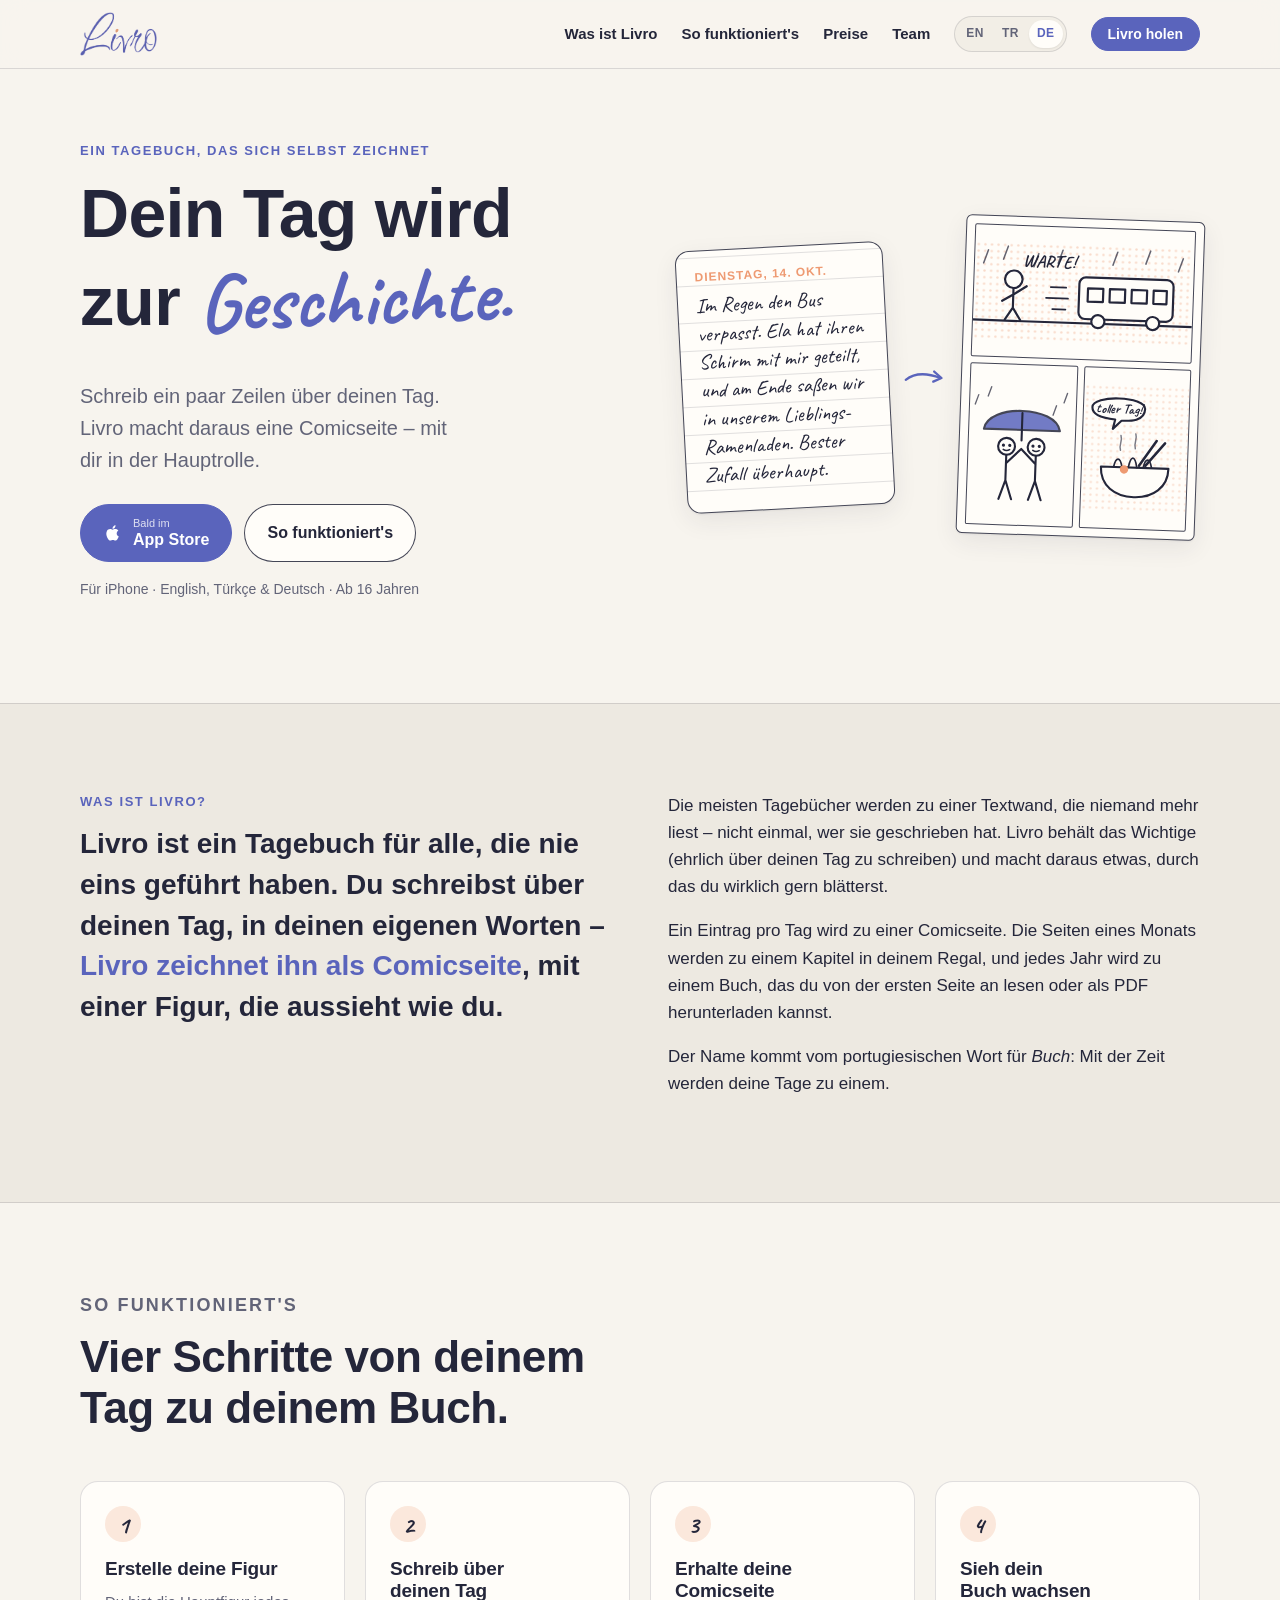
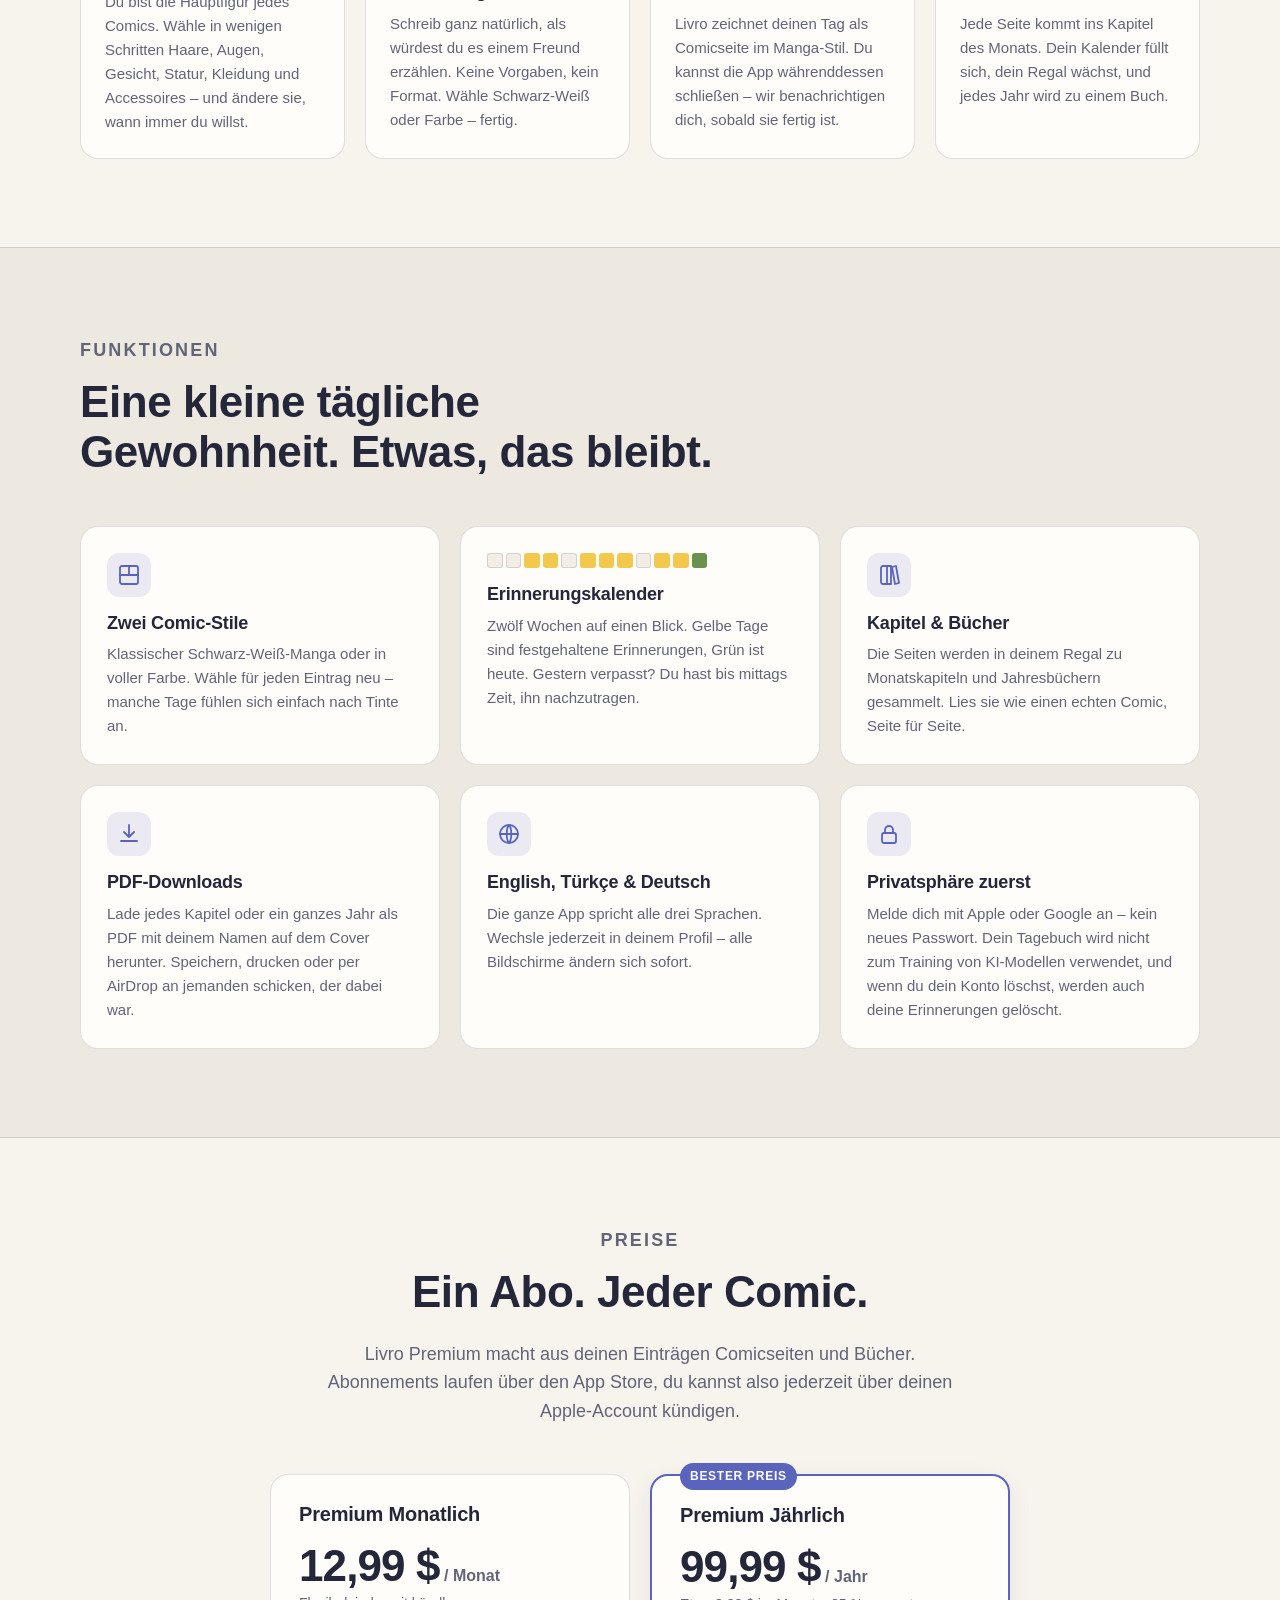
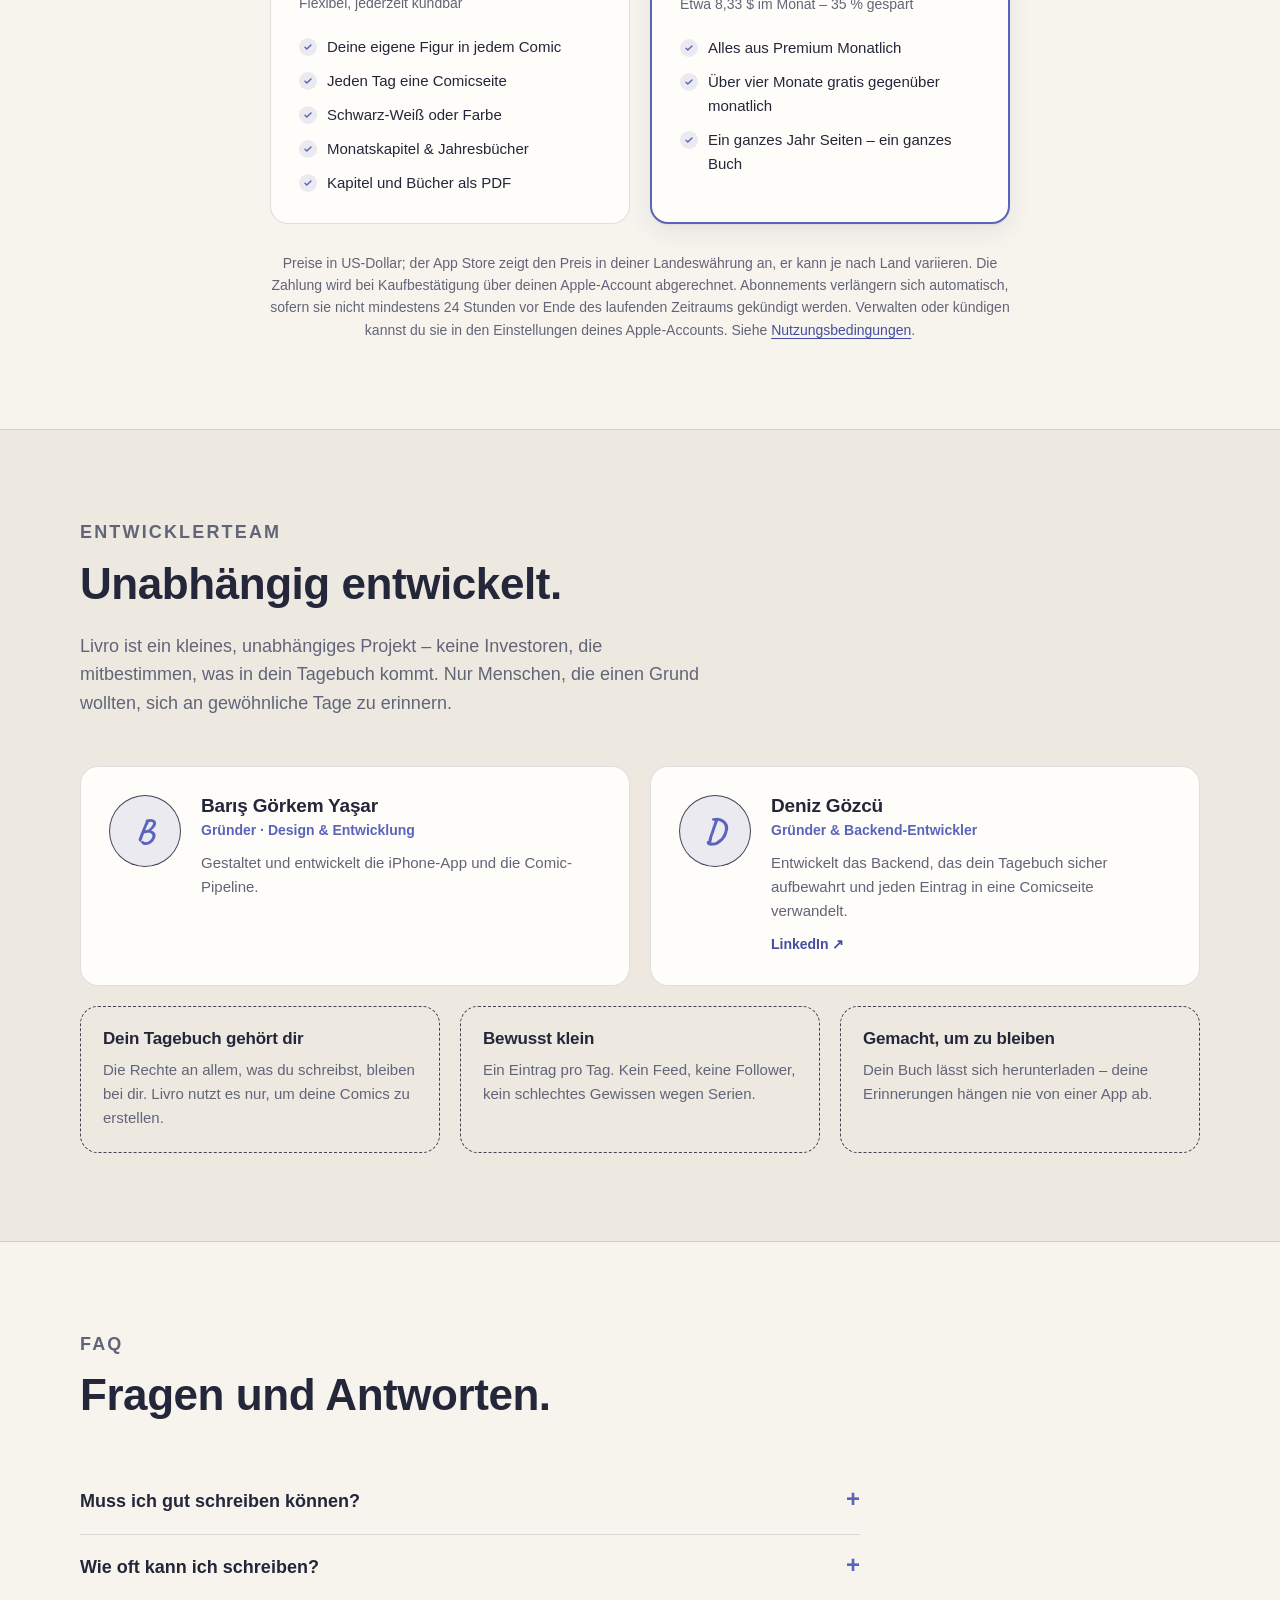
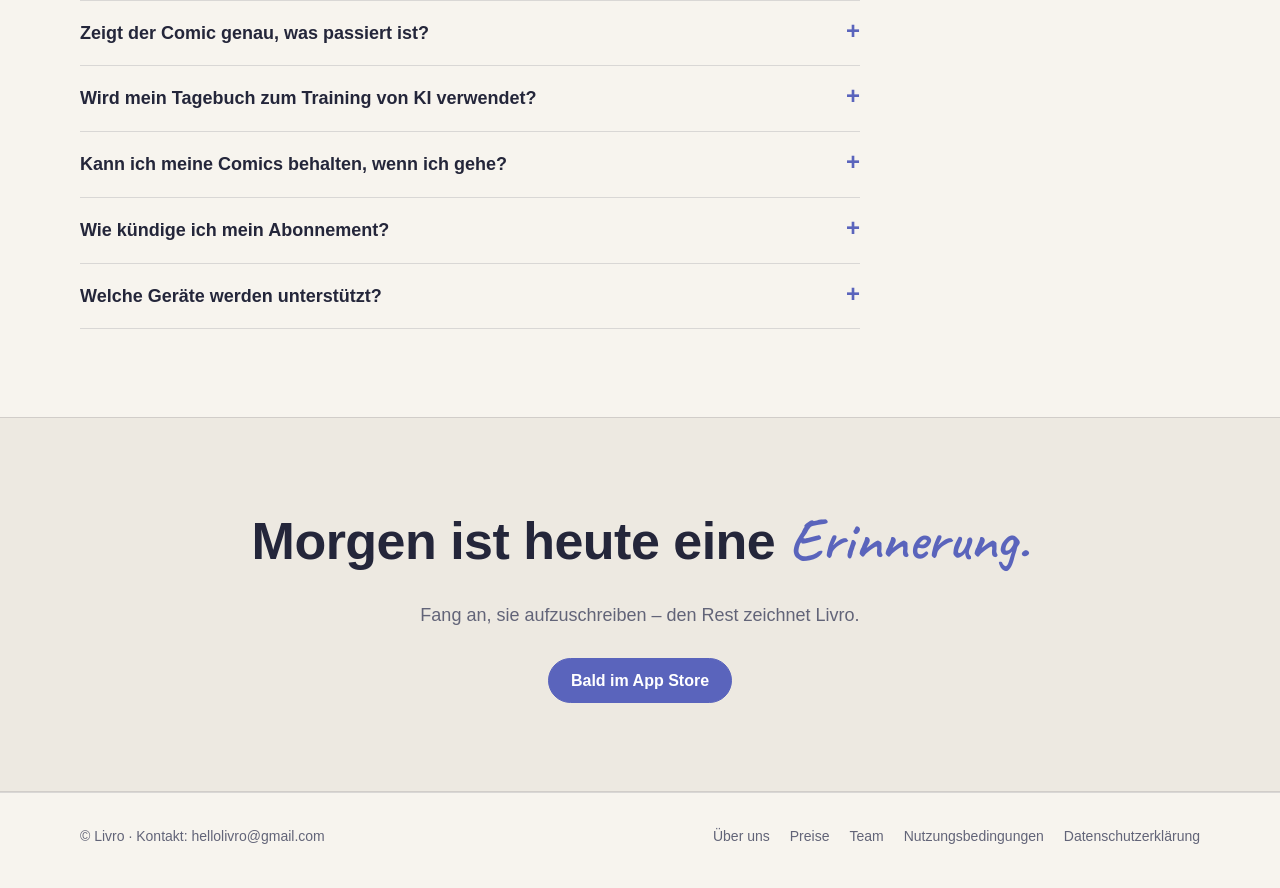
==== de/index.html @ 5ecde65a "V1 website" ====
<!doctype html>
<html lang="de">
<head>
<meta charset="utf-8">
<meta name="viewport" content="width=device-width, initial-scale=1">
<title>Livro — Dein Tag wird zur Geschichte</title>
<meta name="description" content="Livro verwandelt dein Tagebuch in Comicseiten. Schreib über deinen Tag, und Livro zeichnet ihn – mit dir als Hauptfigur. Jeder Monat wird ein Kapitel, jedes Jahr ein Buch.">
<meta property="og:title" content="Livro — Dein Tag wird zur Geschichte">
<meta property="og:description" content="Schreib über deinen Tag. Livro macht daraus eine Comicseite mit dir in der Hauptrolle.">
<meta property="og:image" content="../assets/livro-wordmark.png">
<meta name="theme-color" content="#f7f4ee">
<link rel="alternate" hreflang="en" href="../index.html">
<link rel="alternate" hreflang="tr" href="../tr/index.html">
<link rel="alternate" hreflang="de" href="../de/index.html">
<link rel="alternate" hreflang="x-default" href="../index.html">
<link rel="icon" href="../assets/favicon.svg" type="image/svg+xml">
<link rel="stylesheet" href="../styles.css">

</head>
<body>

<!-- Shared drawing defs: the manga screentone used in the comic panels. -->
<svg width="0" height="0" style="position:absolute" aria-hidden="true">
  <defs>
    <pattern id="tone" width="6" height="6" patternUnits="userSpaceOnUse">
      <circle cx="3" cy="3" r="1.1" fill="var(--apricot)"/>
    </pattern>
  </defs>
</svg>

<header class="site-header">
  <div class="wrap nav">
    <a class="brand" href="#top" aria-label="Livro Startseite"><img src="../assets/livro-wordmark.png" alt="Livro" width="83" height="48"></a>
    <nav aria-label="Hauptmenü">
      <a href="#about">Was ist Livro</a>
      <a href="#how">So funktioniert's</a>
      <a href="#pricing">Preise</a>
      <a href="#team">Team</a>
      <span class="lang-switch" role="group" aria-label="Sprache"><a href="../index.html" hreflang="en" lang="en" title="English" data-lang="en">EN</a><a href="../tr/index.html" hreflang="tr" lang="tr" title="Türkçe" data-lang="tr">TR</a><a href="../de/index.html" hreflang="de" lang="de" title="Deutsch" data-lang="de" aria-current="true">DE</a></span><script>document.querySelectorAll('.lang-switch a').forEach(a=>a.addEventListener('click',()=>{try{localStorage.setItem('livro-lang',a.dataset.lang)}catch(e){}}))</script>
      <a class="btn btn-primary" href="#download">Livro holen</a>
    </nav>
  </div>
</header>

<main id="top">

  <!-- Hero -->
  <section class="hero">
    <div class="wrap hero-grid">
      <div>
        <p class="eyebrow">Ein Tagebuch, das sich selbst zeichnet</p>
        <h1>Dein Tag wird zur <span class="hand">Geschichte.</span></h1>
        <p class="lede">Schreib ein paar Zeilen über deinen Tag. Livro macht daraus eine Comicseite – mit dir in der Hauptrolle.</p>
        <div class="hero-actions" id="download">
          <a class="btn btn-primary" href="#" aria-disabled="true">
            <svg viewBox="0 0 24 24" fill="currentColor" aria-hidden="true"><path d="M16.4 12.6c0-2.4 2-3.5 2-3.6-1.1-1.6-2.8-1.8-3.4-1.8-1.4-.2-2.8.8-3.5.8-.7 0-1.8-.8-3-.8-1.5 0-3 .9-3.8 2.3-1.6 2.8-.4 7 1.2 9.3.8 1.1 1.7 2.4 2.9 2.3 1.2 0 1.6-.7 3-.7s1.8.7 3 .7c1.3 0 2.1-1.1 2.8-2.3.9-1.3 1.3-2.6 1.3-2.6s-2.5-1-2.5-3.6zM14.1 5.6c.6-.8 1.1-1.8 1-2.9-.9 0-2 .6-2.7 1.4-.6.7-1.1 1.8-1 2.8 1 .1 2.1-.5 2.7-1.3z"/></svg>
            <span><small>Bald im</small>App Store</span>
          </a>
          <a class="btn" href="#how">So funktioniert's</a>
        </div>
        <p class="hero-note">Für iPhone · English, Türkçe &amp; Deutsch · Ab 16 Jahren</p>
      </div>

      <div class="transform" role="img" aria-label="Ein handschriftlicher Tagebucheintrag, der zu einer Comicseite mit drei Panels wird">
        <div class="diary-card">
          <div class="date">Dienstag, 14. Okt.</div>
          Im Regen den Bus verpasst. Ela hat ihren Schirm mit mir geteilt, und am Ende saßen wir in unserem Lieblings-Ramenladen. Bester Zufall überhaupt.
        </div>
        <svg class="arrow" viewBox="0 0 48 24" fill="none" stroke="currentColor" stroke-width="2.5" stroke-linecap="round" stroke-linejoin="round" aria-hidden="true"><path d="M3 14c10-8 22-8 38-2"/><path d="M34 5l8 7-9 4"/></svg>
        <div class="comic-page">
          <!-- Panel 1: the bus leaves in the rain -->
          <div class="panel wide">
            <svg viewBox="0 0 200 90" fill="none" stroke="var(--ink)" stroke-width="2" stroke-linecap="round" stroke-linejoin="round">
              <rect class="tone" x="0" y="0" width="200" height="90" stroke="none" opacity=".35"/>
              <path d="M0 72h200" />
              <rect x="96" y="30" width="86" height="38" rx="6" fill="var(--surface)"/>
              <path d="M104 40h14v12h-14zM124 40h14v12h-14zM144 40h14v12h-14zM164 40h12v12h-12z"/>
              <circle cx="114" cy="70" r="6" fill="var(--surface)"/><circle cx="164" cy="70" r="6" fill="var(--surface)"/>
              <path d="M84 40h-14M86 50h-20M84 60h-12" stroke-width="1.6"/>
              <circle cx="36" cy="34" r="8" fill="var(--surface)"/>
              <path d="M36 42v18M36 48l-10 6M36 48l12-8M36 60l-7 11M36 60l7 11"/>
              <path d="M12 8l-4 12M30 4l-4 12M58 10l-4 12M80 6l-4 12M130 6l-4 12M160 4l-4 12M190 10l-4 12" stroke-width="1.4" opacity=".7"/>
              <text x="44" y="22" font-family="var(--hand)" font-size="16" font-weight="700" fill="var(--ink)" stroke="none">WARTE!</text>
            </svg>
          </div>
          <!-- Panel 2: sharing the umbrella -->
          <div class="panel">
            <svg viewBox="0 0 100 120" fill="none" stroke="var(--ink)" stroke-width="2" stroke-linecap="round" stroke-linejoin="round">
              <path d="M14 46c4-24 68-24 72 0z" fill="var(--indigo)" opacity=".85" stroke="var(--ink)"/>
              <path d="M50 30v26"/>
              <circle cx="36" cy="62" r="8" fill="var(--surface)"/>
              <circle cx="64" cy="62" r="8" fill="var(--surface)"/>
              <path d="M36 70v24M64 70v24M36 78l14-14M64 78l-14-14M36 94l-6 18M36 94l6 18M64 94l-6 18M64 94l6 18"/>
              <path d="M33 61h0M39 61h0M61 61h0M67 61h0" stroke-width="3"/>
              <path d="M33 65q3 2 6 0M61 65q3 2 6 0" stroke-width="1.5"/>
              <path d="M8 14l-3 9M92 10l-3 9M20 6l-3 9M82 22l-3 9" stroke-width="1.3" opacity=".7"/>
            </svg>
          </div>
          <!-- Panel 3: ramen -->
          <div class="panel">
            <svg viewBox="0 0 100 120" fill="none" stroke="var(--ink)" stroke-width="2" stroke-linecap="round" stroke-linejoin="round">
              <rect class="tone" x="0" y="0" width="100" height="120" stroke="none" opacity=".3"/>
              <path d="M8 22c0-12 50-12 50 0s-14 12-22 12l-8 8 2-9C14 32 8 28 8 22z" fill="var(--surface)"/>
              <text x="33" y="27" text-anchor="middle" font-family="var(--hand)" font-size="13" font-weight="700" fill="var(--ink)" stroke="none">toller Tag!</text>
              <path d="M18 78h64c0 18-14 28-32 28S18 96 18 78z" fill="var(--surface)"/>
              <path d="M30 78c2-10 6-10 8 0M44 78c2-12 6-12 8 0M58 78c2-10 6-10 8 0" stroke-width="1.6"/>
              <path d="M70 52l-16 24M78 54l-18 22" stroke-width="2.4"/>
              <path d="M36 62c-2-6 2-8 0-14M50 60c-2-6 2-8 0-14" stroke-width="1.4" opacity=".6"/>
              <circle cx="40" cy="80" r="4" fill="var(--apricot)" stroke="none"/>
            </svg>
          </div>
        </div>
      </div>
    </div>
  </section>

  <!-- What is Livro -->
  <section id="about" class="band">
    <div class="wrap about-grid">
      <div>
        <p class="eyebrow">Was ist Livro?</p>
        <p class="big">Livro ist ein Tagebuch für alle, die nie eins geführt haben. Du schreibst über deinen Tag, in deinen eigenen Worten – <em>Livro zeichnet ihn als Comicseite</em>, mit einer Figur, die aussieht wie du.</p>
      </div>
      <div>
        <p>Die meisten Tagebücher werden zu einer Textwand, die niemand mehr liest – nicht einmal, wer sie geschrieben hat. Livro behält das Wichtige (ehrlich über deinen Tag zu schreiben) und macht daraus etwas, durch das du wirklich gern blätterst.</p>
        <p>Ein Eintrag pro Tag wird zu einer Comicseite. Die Seiten eines Monats werden zu einem Kapitel in deinem Regal, und jedes Jahr wird zu einem Buch, das du von der ersten Seite an lesen oder als PDF herunterladen kannst.</p>
        <p>Der Name kommt vom portugiesischen Wort für <em>Buch</em>: Mit der Zeit werden deine Tage zu einem.</p>
      </div>
    </div>
  </section>

  <!-- How it works -->
  <section id="how">
    <div class="wrap">
      <div class="section-head">
        <p class="eyebrow">So funktioniert's</p>
        <h2>Vier Schritte von deinem Tag zu deinem Buch.</h2>
      </div>
      <ol class="steps">
        <li class="step">
          <h3>Erstelle deine Figur</h3>
          <p>Du bist die Hauptfigur jedes Comics. Wähle in wenigen Schritten Haare, Augen, Gesicht, Statur, Kleidung und Accessoires – und ändere sie, wann immer du willst.</p>
        </li>
        <li class="step">
          <h3>Schreib über deinen Tag</h3>
          <p>Schreib ganz natürlich, als würdest du es einem Freund erzählen. Keine Vorgaben, kein Format. Wähle Schwarz-Weiß oder Farbe – fertig.</p>
        </li>
        <li class="step">
          <h3>Erhalte deine Comicseite</h3>
          <p>Livro zeichnet deinen Tag als Comicseite im Manga-Stil. Du kannst die App währenddessen schließen – wir benachrichtigen dich, sobald sie fertig ist.</p>
        </li>
        <li class="step">
          <h3>Sieh dein Buch wachsen</h3>
          <p>Jede Seite kommt ins Kapitel des Monats. Dein Kalender füllt sich, dein Regal wächst, und jedes Jahr wird zu einem Buch.</p>
        </li>
      </ol>
    </div>
  </section>

  <!-- Features -->
  <section id="features" class="band">
    <div class="wrap">
      <div class="section-head">
        <p class="eyebrow">Funktionen</p>
        <h2>Eine kleine tägliche Gewohnheit. Etwas, das bleibt.</h2>
      </div>
      <div class="features">
        <div class="feature">
          <div class="icon"><svg viewBox="0 0 24 24" fill="none" stroke="currentColor" stroke-width="1.8" stroke-linecap="round" stroke-linejoin="round"><rect x="3" y="3" width="18" height="18" rx="2"/><path d="M3 12h18M12 3v9"/></svg></div>
          <h3>Zwei Comic-Stile</h3>
          <p>Klassischer Schwarz-Weiß-Manga oder in voller Farbe. Wähle für jeden Eintrag neu – manche Tage fühlen sich einfach nach Tinte an.</p>
        </div>
        <div class="feature">
          <div class="mini-cal" aria-hidden="true">
            <i></i><i></i><i class="y"></i><i class="y"></i><i></i><i class="y"></i><i class="y"></i><i class="y"></i><i></i><i class="y"></i><i class="y"></i><i class="t"></i>
          </div>
          <h3>Erinnerungskalender</h3>
          <p>Zwölf Wochen auf einen Blick. Gelbe Tage sind festgehaltene Erinnerungen, Grün ist heute. Gestern verpasst? Du hast bis mittags Zeit, ihn nachzutragen.</p>
        </div>
        <div class="feature">
          <div class="icon"><svg viewBox="0 0 24 24" fill="none" stroke="currentColor" stroke-width="1.8" stroke-linecap="round" stroke-linejoin="round"><path d="M4 19V5a2 2 0 0 1 2-2h4v18H6a2 2 0 0 1-2-2zM10 3h4v18h-4zM15 4l4-1 3 17-4 1z"/></svg></div>
          <h3>Kapitel &amp; Bücher</h3>
          <p>Die Seiten werden in deinem Regal zu Monatskapiteln und Jahresbüchern gesammelt. Lies sie wie einen echten Comic, Seite für Seite.</p>
        </div>
        <div class="feature">
          <div class="icon"><svg viewBox="0 0 24 24" fill="none" stroke="currentColor" stroke-width="1.8" stroke-linecap="round" stroke-linejoin="round"><path d="M12 3v12M7 10l5 5 5-5M4 19h16"/></svg></div>
          <h3>PDF-Downloads</h3>
          <p>Lade jedes Kapitel oder ein ganzes Jahr als PDF mit deinem Namen auf dem Cover herunter. Speichern, drucken oder per AirDrop an jemanden schicken, der dabei war.</p>
        </div>
        <div class="feature">
          <div class="icon"><svg viewBox="0 0 24 24" fill="none" stroke="currentColor" stroke-width="1.8" stroke-linecap="round" stroke-linejoin="round"><circle cx="12" cy="12" r="9"/><path d="M3 12h18M12 3c3 3 3 15 0 18M12 3c-3 3-3 15 0 18"/></svg></div>
          <h3>English, Türkçe &amp; Deutsch</h3>
          <p>Die ganze App spricht alle drei Sprachen. Wechsle jederzeit in deinem Profil – alle Bildschirme ändern sich sofort.</p>
        </div>
        <div class="feature">
          <div class="icon"><svg viewBox="0 0 24 24" fill="none" stroke="currentColor" stroke-width="1.8" stroke-linecap="round" stroke-linejoin="round"><rect x="5" y="11" width="14" height="10" rx="2"/><path d="M8 11V8a4 4 0 0 1 8 0v3"/></svg></div>
          <h3>Privatsphäre zuerst</h3>
          <p>Melde dich mit Apple oder Google an – kein neues Passwort. Dein Tagebuch wird nicht zum Training von KI-Modellen verwendet, und wenn du dein Konto löschst, werden auch deine Erinnerungen gelöscht.</p>
        </div>
      </div>
    </div>
  </section>

  <!-- Pricing -->
  <section id="pricing">
    <div class="wrap">
      <div class="section-head">
        <p class="eyebrow">Preise</p>
        <h2>Ein Abo. Jeder Comic.</h2>
        <p>Livro Premium macht aus deinen Einträgen Comicseiten und Bücher. Abonnements laufen über den App Store, du kannst also jederzeit über deinen Apple-Account kündigen.</p>
      </div>
      <div class="plans two">
        <div class="plan">
          <h3>Premium Monatlich</h3>
          <div class="price">12,99 $<span> / Monat</span></div>
          <div class="sub">Flexibel, jederzeit kündbar</div>
          <ul>
            <li>Deine eigene Figur in jedem Comic</li>
            <li>Jeden Tag eine Comicseite</li>
            <li>Schwarz-Weiß oder Farbe</li>
            <li>Monatskapitel &amp; Jahresbücher</li>
            <li>Kapitel und Bücher als PDF</li>
          </ul>
        </div>
        <div class="plan featured">
          <span class="tag">Bester Preis</span>
          <h3>Premium Jährlich</h3>
          <div class="price">99,99 $<span> / Jahr</span></div>
          <div class="sub">Etwa 8,33 $ im Monat – 35 % gespart</div>
          <ul>
            <li>Alles aus Premium Monatlich</li>
            <li>Über vier Monate gratis gegenüber monatlich</li>
            <li>Ein ganzes Jahr Seiten – ein ganzes Buch</li>
          </ul>
        </div>
      </div>
      <p class="pricing-note">Preise in US-Dollar; der App Store zeigt den Preis in deiner Landeswährung an, er kann je nach Land variieren. Die Zahlung wird bei Kaufbestätigung über deinen Apple-Account abgerechnet. Abonnements verlängern sich automatisch, sofern sie nicht mindestens 24 Stunden vor Ende des laufenden Zeitraums gekündigt werden. Verwalten oder kündigen kannst du sie in den Einstellungen deines Apple-Accounts. Siehe <a href="terms.html#section-11">Nutzungsbedingungen</a>.</p>
    </div>
  </section>

  <!-- Team -->
  <section id="team" class="band">
    <div class="wrap">
      <div class="section-head">
        <p class="eyebrow">Entwicklerteam</p>
        <h2>Unabhängig entwickelt.</h2>
        <p>Livro ist ein kleines, unabhängiges Projekt – keine Investoren, die mitbestimmen, was in dein Tagebuch kommt. Nur Menschen, die einen Grund wollten, sich an gewöhnliche Tage zu erinnern.</p>
      </div>
      <div class="team">
        <div class="member">
          <div class="avatar" aria-hidden="true">B</div>
          <div>
            <h3>Barış Görkem Yaşar</h3>
            <div class="role">Gründer · Design &amp; Entwicklung</div>
            <p>Gestaltet und entwickelt die iPhone-App und die Comic-Pipeline.</p>
          </div>
        </div>
        <div class="member">
          <div class="avatar" aria-hidden="true">D</div>
          <div>
            <h3><a href="https://www.linkedin.com/in/denizgozcu/" target="_blank" rel="noopener">Deniz Gözcü</a></h3>
            <div class="role">Gründer &amp; Backend-Entwickler</div>
            <p>Entwickelt das Backend, das dein Tagebuch sicher aufbewahrt und jeden Eintrag in eine Comicseite verwandelt.</p>
            <a class="member-link" href="https://www.linkedin.com/in/denizgozcu/" target="_blank" rel="noopener">LinkedIn ↗</a>
          </div>
        </div>
      </div>
      <div class="values">
        <div class="value">
          <h3>Dein Tagebuch gehört dir</h3>
          <p>Die Rechte an allem, was du schreibst, bleiben bei dir. Livro nutzt es nur, um deine Comics zu erstellen.</p>
        </div>
        <div class="value">
          <h3>Bewusst klein</h3>
          <p>Ein Eintrag pro Tag. Kein Feed, keine Follower, kein schlechtes Gewissen wegen Serien.</p>
        </div>
        <div class="value">
          <h3>Gemacht, um zu bleiben</h3>
          <p>Dein Buch lässt sich herunterladen – deine Erinnerungen hängen nie von einer App ab.</p>
        </div>
      </div>
    </div>
  </section>

  <!-- FAQ -->
  <section id="faq">
    <div class="wrap">
      <div class="section-head">
        <p class="eyebrow">FAQ</p>
        <h2>Fragen und Antworten.</h2>
      </div>
      <div class="faq">
        <details><summary>Muss ich gut schreiben können?</summary><p>Überhaupt nicht. Schreib so, wie du einem Freund eine Nachricht schickst – ein paar Sätze reichen. Szenen, Personen und Stimmung findet Livro selbst.</p></details>
        <details><summary>Wie oft kann ich schreiben?</summary><p>Einmal am Tag – ein Eintrag wird zu einer Comicseite. Bis mittags kannst du noch über gestern schreiben, falls dir der Tag davongelaufen ist.</p></details>
        <details><summary>Zeigt der Comic genau, was passiert ist?</summary><p>Livro zeichnet deinen Tag mit KI – es ist also eine Interpretation, kein Foto. Ein Ort oder Moment kann anders aussehen, als du ihn in Erinnerung hast. Das gehört zum Charme.</p></details>
        <details><summary>Wird mein Tagebuch zum Training von KI verwendet?</summary><p>Nein. Livro trainiert keine eigenen Modelle mit deinem Tagebuch und gibt deine Inhalte nicht für Trainingsprogramme Dritter frei. Was wohin gesendet wird und warum, erklärt die <a href="privacy.html">Datenschutzerklärung</a>.</p></details>
        <details><summary>Kann ich meine Comics behalten, wenn ich gehe?</summary><p>Ja. Premium-Mitglieder können jedes Kapitel oder ein ganzes Jahr als PDF herunterladen. Da die Löschung endgültig ist, empfehlen wir, deine Lieblingsseiten vor dem Löschen deines Kontos herunterzuladen.</p></details>
        <details><summary>Wie kündige ich mein Abonnement?</summary><p>Öffne in der App Profil → Premium (oder Einstellungen → Abonnement); dort öffnet sich Apples Abo-Seite. Du kannst auch in den Einstellungen deines Apple-Accounts kündigen. Premium bleibt bis zum Ende des bezahlten Zeitraums aktiv.</p></details>
        <details><summary>Welche Geräte werden unterstützt?</summary><p>Livro ist eine iPhone-App, erhältlich im Apple App Store, für alle ab 16 Jahren.</p></details>
      </div>
    </div>
  </section>

  <!-- CTA -->
  <section class="cta band">
    <div class="wrap">
      <h2>Morgen ist heute eine <span class="hand">Erinnerung.</span></h2>
      <p>Fang an, sie aufzuschreiben – den Rest zeichnet Livro.</p>
      <div class="hero-actions">
        <a class="btn btn-primary" href="#" aria-disabled="true">Bald im App Store</a>
      </div>
    </div>
  </section>

</main>

<footer class="site-footer">
  <div class="wrap footer-row">
    <span>© Livro · Kontakt: <a href="mailto:hellolivro@gmail.com">hellolivro@gmail.com</a></span>
    <nav aria-label="Fußzeile">
      <a href="index.html#about">Über uns</a>
      <a href="index.html#pricing">Preise</a>
      <a href="index.html#team">Team</a>
      <a href="terms.html">Nutzungsbedingungen</a>
      <a href="privacy.html">Datenschutzerklärung</a>
    </nav>
  </div>
</footer>

<script>
  // The App Store link isn't live yet; keep the buttons from jumping to the top.
  document.querySelectorAll('a[aria-disabled="true"]').forEach(a =>
    a.addEventListener('click', e => e.preventDefault()));
</script>
</body>
</html>
---- styles.css ----
/* Livro — "Indigo & Washi", the same palette as the iPhone app. */

@font-face {
  font-family: "Caveat";
  src: url("assets/Caveat.ttf") format("truetype");
  font-weight: 400 700;
  font-display: swap;
}

:root {
  --ink: #24263a;
  --ink-2: #626478;
  --paper: #f7f4ee;
  --paper-sunken: #ede9e1;
  --surface: #fffdf9;
  --surface-muted: #f2eee6;
  --line: rgba(36, 38, 58, 0.14);
  --line-strong: rgba(36, 38, 58, 0.85);
  --indigo: #5a64bc;
  --indigo-ink: #444da0;
  --indigo-soft: rgba(90, 100, 188, 0.12);
  --apricot: #ee9a72;
  --apricot-soft: rgba(238, 154, 114, 0.22);
  --leaf: #6a924e;
  --ochre: #c58a22;
  --on-indigo: #ffffff;
  --shadow: 0 1px 2px rgba(36, 38, 58, 0.06), 0 8px 24px rgba(36, 38, 58, 0.08);
  --radius: 18px;
  --hand: "Caveat", "Bradley Hand", cursive;
  --sans: ui-rounded, "SF Pro Rounded", -apple-system, BlinkMacSystemFont, "Segoe UI", Roboto, "Helvetica Neue", Arial, sans-serif;
  color-scheme: light;
}

@media (prefers-color-scheme: dark) {
  :root:not([data-theme="light"]) {
    --ink: #ecebf3;
    --ink-2: #b1b1c3;
    --paper: #15161e;
    --paper-sunken: #0f1016;
    --surface: #1e1f29;
    --surface-muted: #2a2c38;
    --line: rgba(236, 235, 243, 0.14);
    --line-strong: rgba(236, 235, 243, 0.8);
    --indigo: #9ea6ea;
    --indigo-ink: #b6bcf0;
    --indigo-soft: rgba(158, 166, 234, 0.14);
    --apricot: #f3ad8b;
    --apricot-soft: rgba(243, 173, 139, 0.18);
    --leaf: #9bc27d;
    --ochre: #e6b45a;
    --on-indigo: #15161e;
    --shadow: 0 1px 2px rgba(0, 0, 0, 0.3), 0 8px 24px rgba(0, 0, 0, 0.3);
    color-scheme: dark;
  }
}

* { box-sizing: border-box; }
html { scroll-behavior: smooth; -webkit-text-size-adjust: 100%; }
body {
  margin: 0;
  background: var(--paper);
  color: var(--ink);
  font: 17px/1.6 var(--sans);
  -webkit-font-smoothing: antialiased;
}
img { max-width: 100%; height: auto; }
a { color: var(--indigo-ink); text-underline-offset: 3px; }
h1, h2, h3 { line-height: 1.15; letter-spacing: -0.01em; margin: 0 0 0.5em; text-wrap: balance; }
p { margin: 0 0 1em; }

.wrap { width: min(1120px, 100% - 32px); margin-inline: auto; }
.eyebrow {
  font-size: 13px;
  font-weight: 700;
  letter-spacing: 0.12em;
  text-transform: uppercase;
  color: var(--indigo);
  margin: 0 0 12px;
}
.hand { font-family: var(--hand); font-weight: 600; }

/* Header */
.site-header {
  position: sticky;
  top: 0;
  z-index: 10;
  background: color-mix(in srgb, var(--paper) 88%, transparent);
  backdrop-filter: saturate(1.4) blur(12px);
  -webkit-backdrop-filter: saturate(1.4) blur(12px);
  border-bottom: 1px solid var(--line);
}
.nav { display: flex; align-items: center; justify-content: space-between; height: 68px; gap: 16px; }
.brand img { display: block; height: 44px; width: auto; }
@media (prefers-color-scheme: dark) {
  /* The wordmark's indigo is too dark on night paper: repaint it in the night indigo. */
  :root:not([data-theme="light"]) .brand {
    display: block;
    background: var(--indigo);
    -webkit-mask: url("assets/livro-wordmark.png") center / contain no-repeat;
    mask: url("assets/livro-wordmark.png") center / contain no-repeat;
  }
  :root:not([data-theme="light"]) .brand img { opacity: 0; }
}
.nav nav { display: flex; gap: 24px; align-items: center; }
.nav nav a { color: var(--ink); text-decoration: none; font-size: 15px; font-weight: 600; }
.nav nav a:hover { color: var(--indigo); }
/* Language switcher: EN · TR · DE */
.lang-switch { display: inline-flex; padding: 3px; gap: 2px; border-radius: 999px; background: var(--surface-muted); border: 1px solid var(--line); }
.nav nav .lang-switch a { font-size: 12px; font-weight: 700; letter-spacing: 0.04em; padding: 4px 8px; border-radius: 999px; color: var(--ink-2); }
.nav nav .lang-switch a:hover { color: var(--ink); }
.nav nav .lang-switch a[aria-current] { background: var(--surface); color: var(--indigo); box-shadow: 0 1px 2px rgba(0, 0, 0, 0.08); }
@media (max-width: 960px) {
  .nav nav > a:not(.btn) { display: none; }
}
@media (max-width: 380px) {
  .nav nav .btn { display: none; }
}

/* Buttons */
.btn {
  display: inline-flex;
  align-items: center;
  gap: 10px;
  padding: 12px 22px;
  border-radius: 999px;
  border: 1.5px solid var(--line-strong);
  background: var(--surface);
  color: var(--ink);
  font: 600 16px/1.2 var(--sans);
  text-decoration: none;
  transition: transform 0.15s ease, box-shadow 0.15s ease;
}
.btn:hover { transform: translateY(-1px); box-shadow: var(--shadow); }
.btn-primary { background: var(--indigo); border-color: var(--indigo); color: var(--on-indigo); }
.nav .btn { padding: 8px 16px; font-size: 14px; }
.nav nav a.btn-primary { color: var(--on-indigo); }
.btn svg { width: 20px; height: 20px; flex: none; }
.btn small { display: block; font-size: 11px; font-weight: 500; opacity: 0.8; }

/* Hero */
.hero { padding: 72px 0 88px; overflow: hidden; }
.hero-grid { display: grid; grid-template-columns: 1.05fr 1fr; gap: 56px; align-items: center; }
.hero h1 { font-size: clamp(40px, 6vw, 68px); font-weight: 800; }
.hero h1 .hand { color: var(--indigo); font-size: 1.2em; font-weight: 700; display: inline-block; transform: rotate(-2deg); }
.hero .lede { font-size: 20px; color: var(--ink-2); max-width: 34ch; }
.hero-actions { display: flex; flex-wrap: wrap; gap: 12px; margin-top: 28px; }
.hero-note { margin-top: 16px; font-size: 14px; color: var(--ink-2); }
@media (max-width: 860px) {
  .hero { padding: 40px 0 64px; }
  .hero-grid { grid-template-columns: 1fr; gap: 40px; }
}

/* Diary → comic illustration */
.transform { position: relative; display: grid; grid-template-columns: 1fr auto 1.15fr; align-items: center; gap: 14px; }
.diary-card {
  background: var(--surface);
  border: 1.5px solid var(--line-strong);
  border-radius: 14px;
  padding: 18px 18px 22px;
  box-shadow: var(--shadow);
  transform: rotate(-3deg);
  font-family: var(--hand);
  font-size: 21px;
  line-height: 1.35;
  background-image: repeating-linear-gradient(to bottom, transparent 0 27px, var(--line) 27px 28px);
  background-position: 0 44px;
}
.diary-card .date { font-family: var(--sans); font-size: 12px; font-weight: 700; color: var(--apricot); letter-spacing: 0.08em; text-transform: uppercase; margin-bottom: 6px; }
.arrow { color: var(--indigo); width: 44px; }
.comic-page {
  background: var(--surface);
  border: 1.5px solid var(--line-strong);
  border-radius: 6px;
  padding: 8px;
  box-shadow: var(--shadow);
  transform: rotate(2deg);
  display: grid;
  grid-template-columns: 1fr 1fr;
  gap: 6px;
  aspect-ratio: 3 / 4;
}
.panel { border: 1.5px solid var(--line-strong); border-radius: 2px; overflow: hidden; position: relative; background: var(--surface); }
.panel.wide { grid-column: span 2; }
.panel svg { width: 100%; height: 100%; display: block; }
.panel .tone { fill: url(#tone); }
@media (max-width: 520px) {
  .transform { grid-template-columns: 1fr; justify-items: center; }
  .diary-card { max-width: 300px; }
  .arrow { transform: rotate(90deg); }
  .comic-page { width: min(300px, 100%); }
}

/* Sections */
section { padding: 88px 0; }
.section-head { max-width: 640px; margin-bottom: 48px; }
.section-head h2 { font-size: clamp(30px, 4vw, 44px); font-weight: 800; }
.section-head p { color: var(--ink-2); font-size: 18px; }
.band { background: var(--paper-sunken); border-block: 1px solid var(--line); }

/* What is Livro */
.about-grid { display: grid; grid-template-columns: 1fr 1fr; gap: 56px; align-items: start; }
.about-grid .big { font-size: clamp(22px, 2.6vw, 28px); line-height: 1.45; font-weight: 600; }
.about-grid .big em { font-style: normal; color: var(--indigo); }
@media (max-width: 760px) { .about-grid { grid-template-columns: 1fr; gap: 24px; } }

/* Steps */
.steps { display: grid; grid-template-columns: repeat(4, 1fr); gap: 20px; counter-reset: step; list-style: none; padding: 0; margin: 0; }
.step {
  background: var(--surface);
  border: 1px solid var(--line);
  border-radius: var(--radius);
  padding: 24px;
  position: relative;
}
.step::before {
  counter-increment: step;
  content: counter(step);
  display: grid;
  place-items: center;
  width: 36px;
  height: 36px;
  border-radius: 50%;
  background: var(--apricot-soft);
  color: var(--ink);
  font-family: var(--hand);
  font-size: 24px;
  font-weight: 700;
  margin-bottom: 16px;
}
.step h3 { font-size: 19px; }
.step p { color: var(--ink-2); font-size: 15px; margin: 0; }
@media (max-width: 960px) { .steps { grid-template-columns: 1fr 1fr; } }
@media (max-width: 560px) { .steps { grid-template-columns: 1fr; } }

/* Features */
.features { display: grid; grid-template-columns: repeat(3, 1fr); gap: 20px; }
.feature { padding: 26px; border-radius: var(--radius); background: var(--surface); border: 1px solid var(--line); }
.feature .icon {
  width: 44px; height: 44px; border-radius: 12px;
  display: grid; place-items: center;
  background: var(--indigo-soft); color: var(--indigo);
  margin-bottom: 16px;
}
.feature .icon svg { width: 24px; height: 24px; }
.feature h3 { font-size: 18px; }
.feature p { color: var(--ink-2); font-size: 15px; margin: 0; }
@media (max-width: 900px) { .features { grid-template-columns: 1fr 1fr; } }
@media (max-width: 560px) { .features { grid-template-columns: 1fr; } }

/* Mini calendar inside a feature */
.mini-cal { display: grid; grid-template-columns: repeat(12, 1fr); gap: 3px; margin-bottom: 16px; max-width: 220px; }
.mini-cal i { aspect-ratio: 1; border-radius: 3px; background: var(--surface-muted); border: 1px solid var(--line); }
.mini-cal i.y { background: #f2c94c; border-color: transparent; }
.mini-cal i.t { background: var(--leaf); border-color: transparent; }

/* Pricing */
.plans { display: grid; grid-template-columns: repeat(3, 1fr); gap: 20px; align-items: stretch; }
.plan {
  background: var(--surface);
  border: 1px solid var(--line);
  border-radius: var(--radius);
  padding: 28px;
  display: flex;
  flex-direction: column;
  position: relative;
}
.plan.featured { border: 2px solid var(--indigo); box-shadow: var(--shadow); }
.plan .tag {
  position: absolute; top: -13px; left: 28px;
  background: var(--indigo); color: var(--on-indigo);
  font-size: 12px; font-weight: 700; letter-spacing: 0.06em; text-transform: uppercase;
  padding: 4px 10px; border-radius: 999px;
}
.plan h3 { font-size: 20px; margin-bottom: 4px; }
.plan .price { font-size: 44px; font-weight: 800; letter-spacing: -0.02em; line-height: 1.1; margin: 12px 0 2px; }
.plan .price span { font-size: 16px; font-weight: 600; color: var(--ink-2); letter-spacing: 0; }
.plan .sub { color: var(--ink-2); font-size: 14px; min-height: 1.6em; }
.plan ul { list-style: none; padding: 0; margin: 20px 0 0; display: grid; gap: 10px; font-size: 15px; }
.plan li { display: flex; gap: 10px; align-items: flex-start; }
.plan li::before {
  content: ""; flex: none; width: 18px; height: 18px; margin-top: 3px; border-radius: 50%;
  background: var(--indigo-soft) url("data:image/svg+xml,%3Csvg xmlns='http://www.w3.org/2000/svg' viewBox='0 0 20 20'%3E%3Cpath d='M5 10.5l3 3 7-7' fill='none' stroke='%235a64bc' stroke-width='2.4' stroke-linecap='round' stroke-linejoin='round'/%3E%3C/svg%3E") center / 12px no-repeat;
}
.plan li.no { color: var(--ink-2); }
.plan li.no::before { background: var(--surface-muted) url("data:image/svg+xml,%3Csvg xmlns='http://www.w3.org/2000/svg' viewBox='0 0 20 20'%3E%3Cpath d='M6 10h8' fill='none' stroke='%23999' stroke-width='2.4' stroke-linecap='round'/%3E%3C/svg%3E") center / 12px no-repeat; }
.plans.two { grid-template-columns: repeat(2, minmax(0, 360px)); justify-content: center; }
.pricing-note { margin: 28px auto 0; color: var(--ink-2); font-size: 14px; max-width: 760px; text-align: center; }
#pricing .section-head { margin-inline: auto; text-align: center; }
@media (max-width: 900px) { .plans, .plans.two { grid-template-columns: 1fr; max-width: 460px; margin-inline: auto; } }

/* Team */
.team { display: grid; grid-template-columns: repeat(auto-fit, minmax(260px, 1fr)); gap: 20px; }
.member { background: var(--surface); border: 1px solid var(--line); border-radius: var(--radius); padding: 28px; display: flex; gap: 20px; align-items: flex-start; }
.avatar {
  flex: none; width: 72px; height: 72px; border-radius: 50%;
  background: var(--indigo-soft); color: var(--indigo);
  display: grid; place-items: center;
  font-family: var(--hand); font-size: 34px; font-weight: 700;
  border: 1.5px solid var(--line-strong);
}
.member h3 { font-size: 19px; margin-bottom: 2px; }
.member .role { color: var(--indigo); font-weight: 600; font-size: 14px; margin-bottom: 10px; }
.member p { color: var(--ink-2); font-size: 15px; margin: 0; }
.member h3 a { color: inherit; text-decoration: none; }
.member h3 a:hover { color: var(--indigo); }
.member-link { display: inline-block; margin-top: 10px; font-size: 14px; font-weight: 600; text-decoration: none; }
.values { display: grid; grid-template-columns: repeat(3, 1fr); gap: 20px; margin-top: 20px; }
.value { padding: 22px; border-radius: var(--radius); border: 1px dashed var(--line-strong); }
.value h3 { font-size: 17px; }
.value p { color: var(--ink-2); font-size: 15px; margin: 0; }
@media (max-width: 760px) { .values { grid-template-columns: 1fr; } }

/* FAQ */
.faq { max-width: 780px; }
.faq details { border-bottom: 1px solid var(--line); padding: 18px 0; }
.faq summary { cursor: pointer; font-weight: 700; font-size: 18px; list-style: none; display: flex; justify-content: space-between; gap: 16px; }
.faq summary::-webkit-details-marker { display: none; }
.faq summary::after { content: "+"; color: var(--indigo); font-size: 24px; line-height: 1; transition: transform 0.2s; }
.faq details[open] summary::after { transform: rotate(45deg); }
.faq details p { color: var(--ink-2); margin: 12px 0 0; }

/* CTA */
.cta { text-align: center; }
.cta h2 { font-size: clamp(32px, 5vw, 52px); font-weight: 800; }
.cta h2 .hand { color: var(--indigo); font-size: 1.15em; }
.cta p { color: var(--ink-2); font-size: 18px; }
.cta .hero-actions { justify-content: center; }

/* Footer */
.site-footer { border-top: 1px solid var(--line); padding: 32px 0 40px; font-size: 14px; color: var(--ink-2); }
.footer-row { display: flex; flex-wrap: wrap; gap: 16px 32px; align-items: center; justify-content: space-between; }
.footer-row nav { display: flex; flex-wrap: wrap; gap: 20px; }
.footer-row a { color: var(--ink-2); text-decoration: none; }
.footer-row a:hover { color: var(--indigo); }

mark.todo { background: var(--apricot-soft); color: inherit; padding: 0 4px; border-radius: 4px; font-weight: 600; }

/* Legal pages */
.legal { display: grid; grid-template-columns: 240px minmax(0, 1fr); gap: 56px; padding: 48px 0 80px; }
.legal article { max-width: 720px; }
.legal h1 { font-size: clamp(32px, 4.5vw, 44px); font-weight: 800; margin-bottom: 24px; }
.legal h2 { font-size: 23px; margin: 48px 0 14px; padding-top: 12px; scroll-margin-top: 84px; }
.legal h3 { font-size: 18px; margin: 28px 0 10px; }
.legal p, .legal li { color: var(--ink); }
.legal ul, .legal ol { padding-left: 1.4em; margin: 0 0 1em; }
.legal li { margin-bottom: 4px; }
.legal li::marker { color: var(--indigo); }
.table-wrap { overflow-x: auto; margin: 0 0 1.2em; }
.legal table { border-collapse: collapse; width: 100%; font-size: 15px; background: var(--surface); border-radius: 12px; overflow: hidden; }
.legal th, .legal td { text-align: left; padding: 10px 14px; border-bottom: 1px solid var(--line); vertical-align: top; }
.legal th { background: var(--surface-muted); }
.toc { position: sticky; top: 92px; align-self: start; max-height: calc(100vh - 120px); overflow-y: auto; font-size: 14px; }
.toc ol { list-style: none; padding: 0; margin: 0; display: grid; gap: 2px; counter-reset: toc; }
.toc li { counter-increment: toc; }
.toc a { display: flex; gap: 8px; padding: 5px 8px; border-radius: 8px; color: var(--ink-2); text-decoration: none; }
.toc a::before { content: counter(toc); color: var(--indigo); font-weight: 700; min-width: 1.4em; }
.toc a:hover { background: var(--indigo-soft); color: var(--ink); }
@media (max-width: 860px) {
  .legal { grid-template-columns: 1fr; gap: 0; padding-top: 32px; }
  .toc { display: none; }
}

@media (prefers-reduced-motion: reduce) {
  html { scroll-behavior: auto; }
  .btn { transition: none; }
}
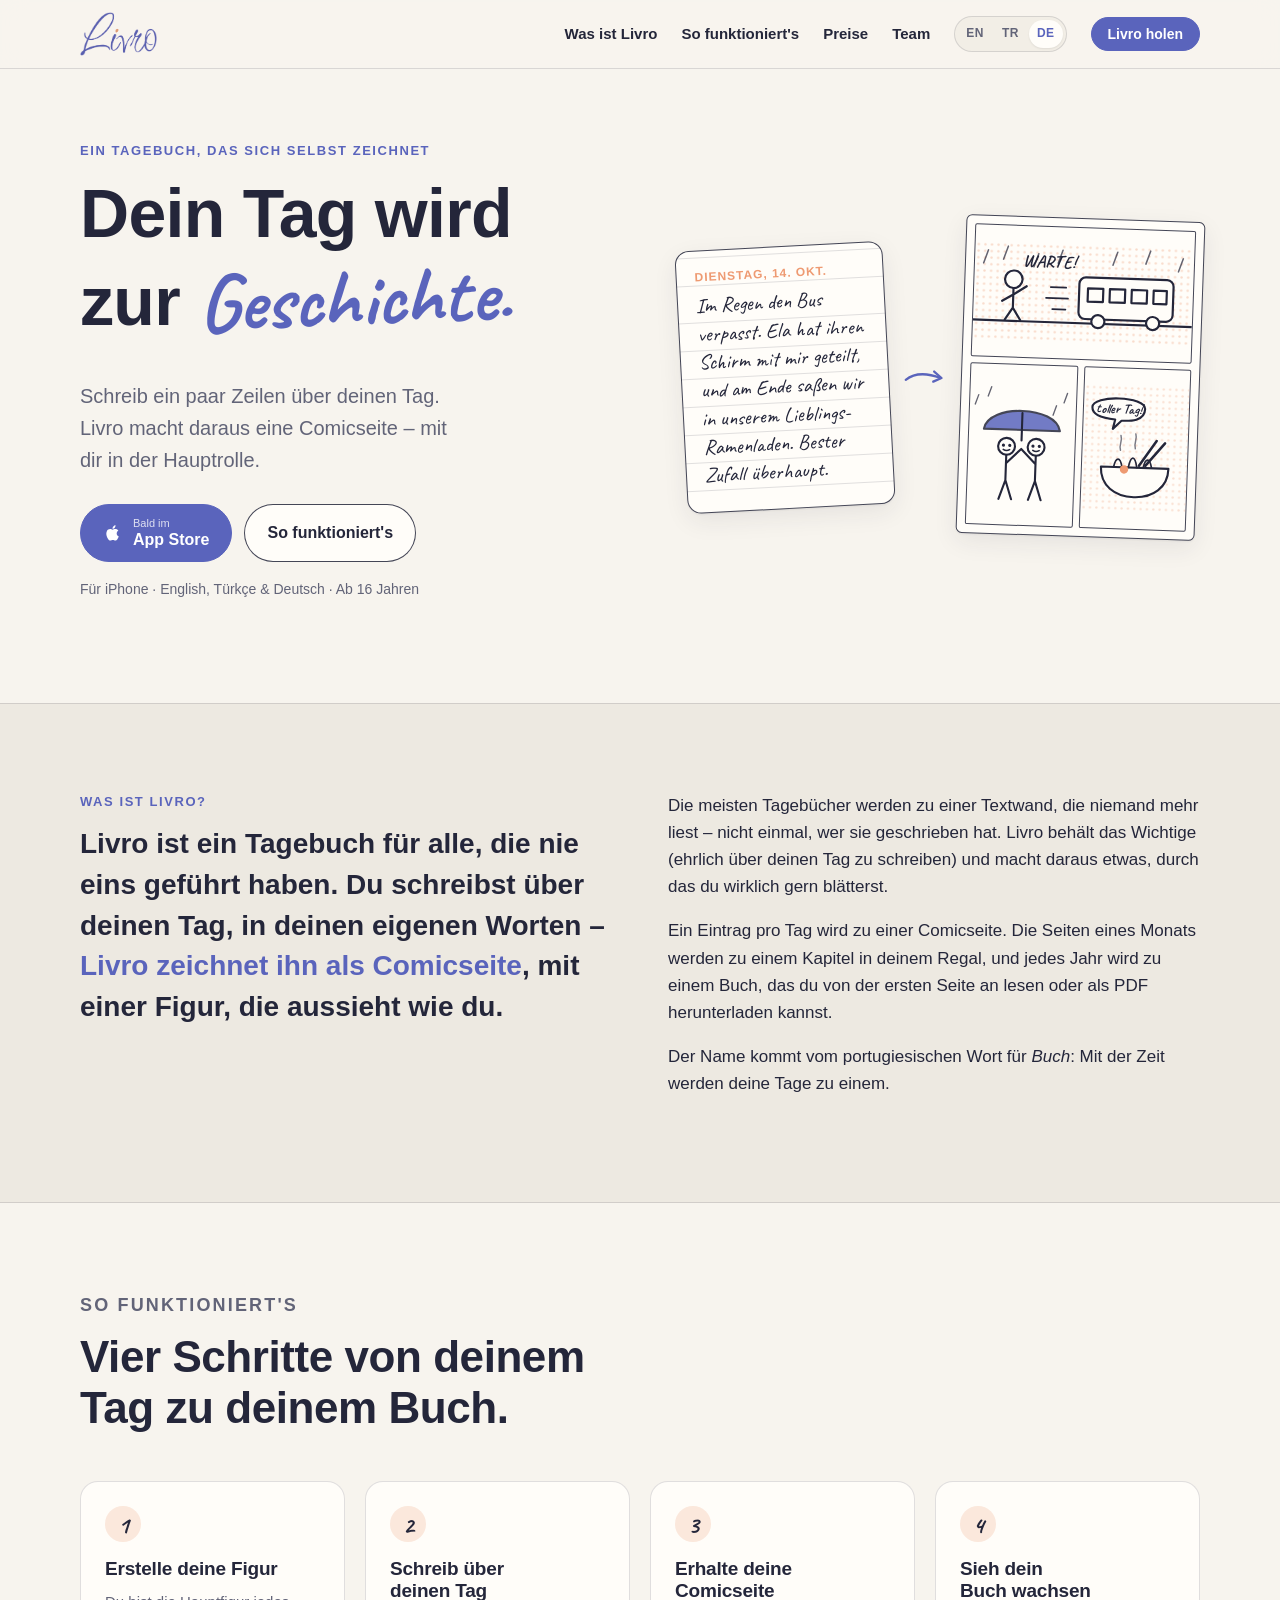
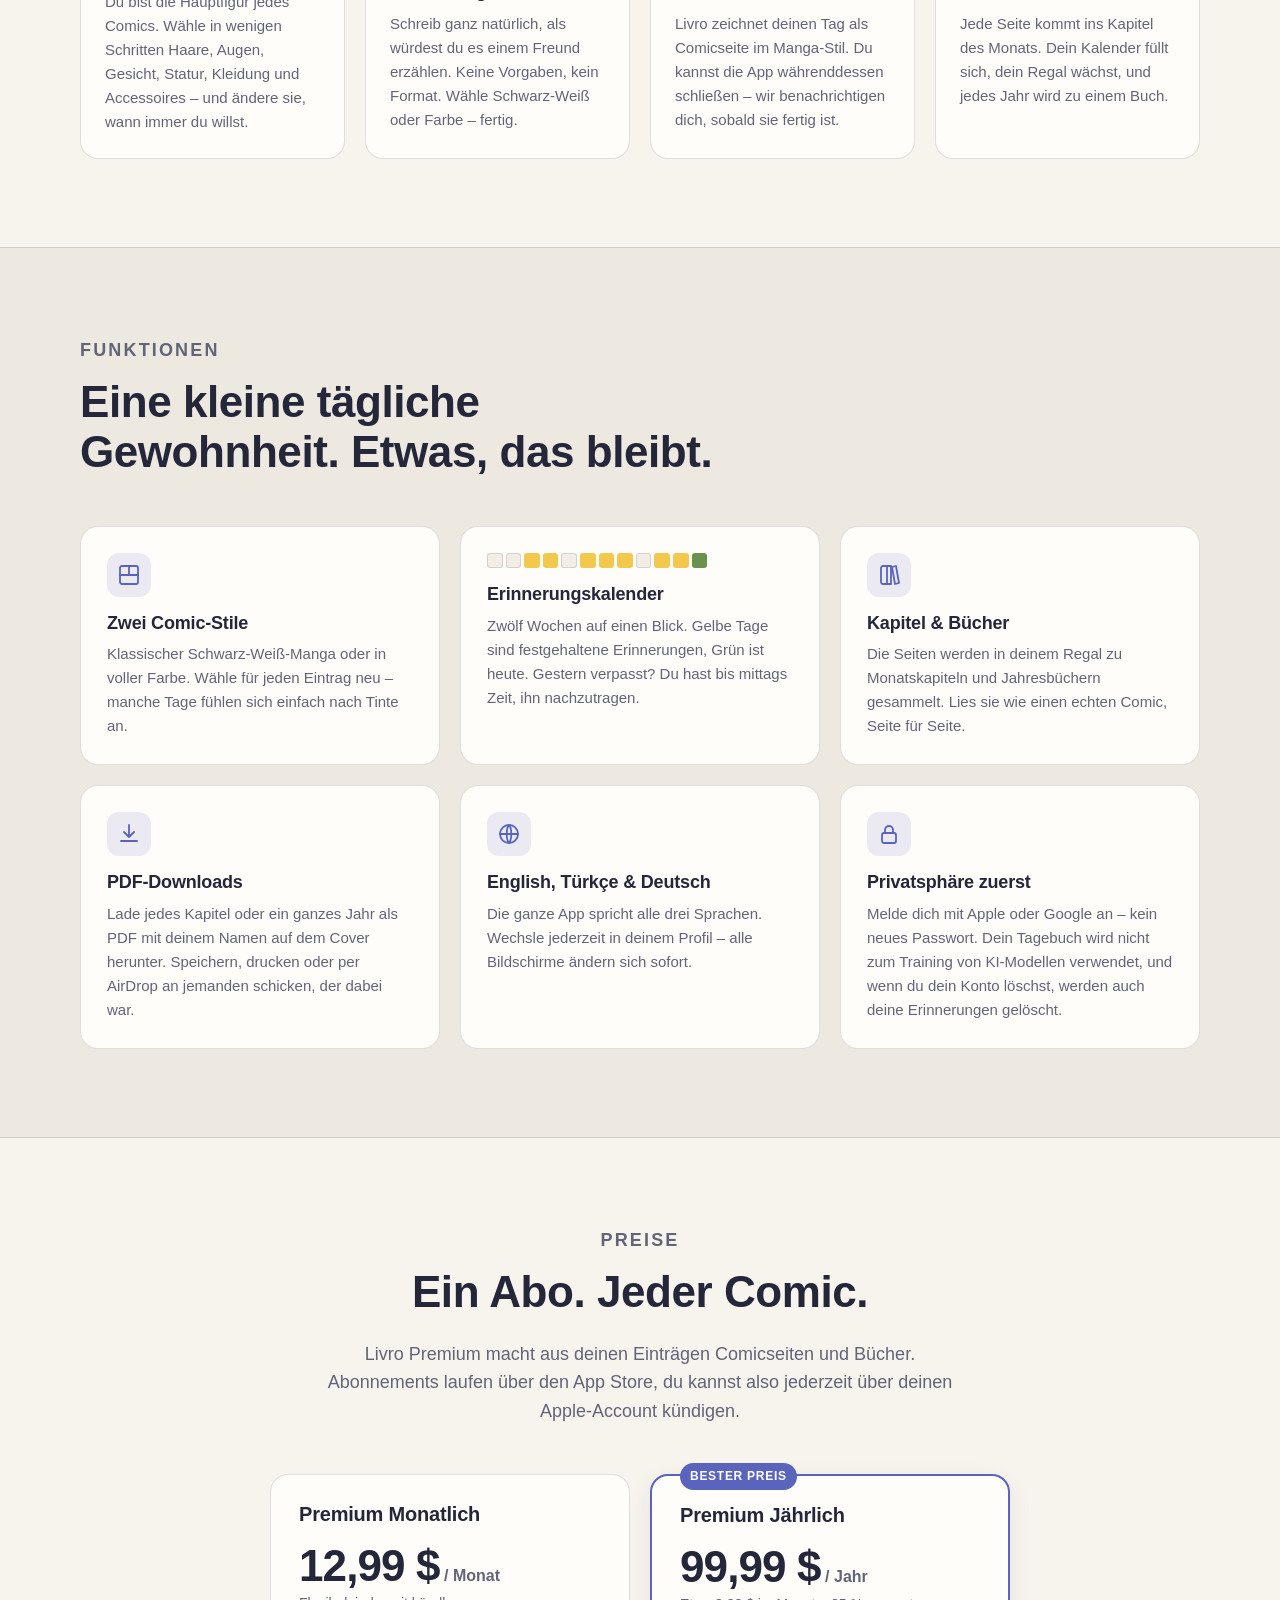
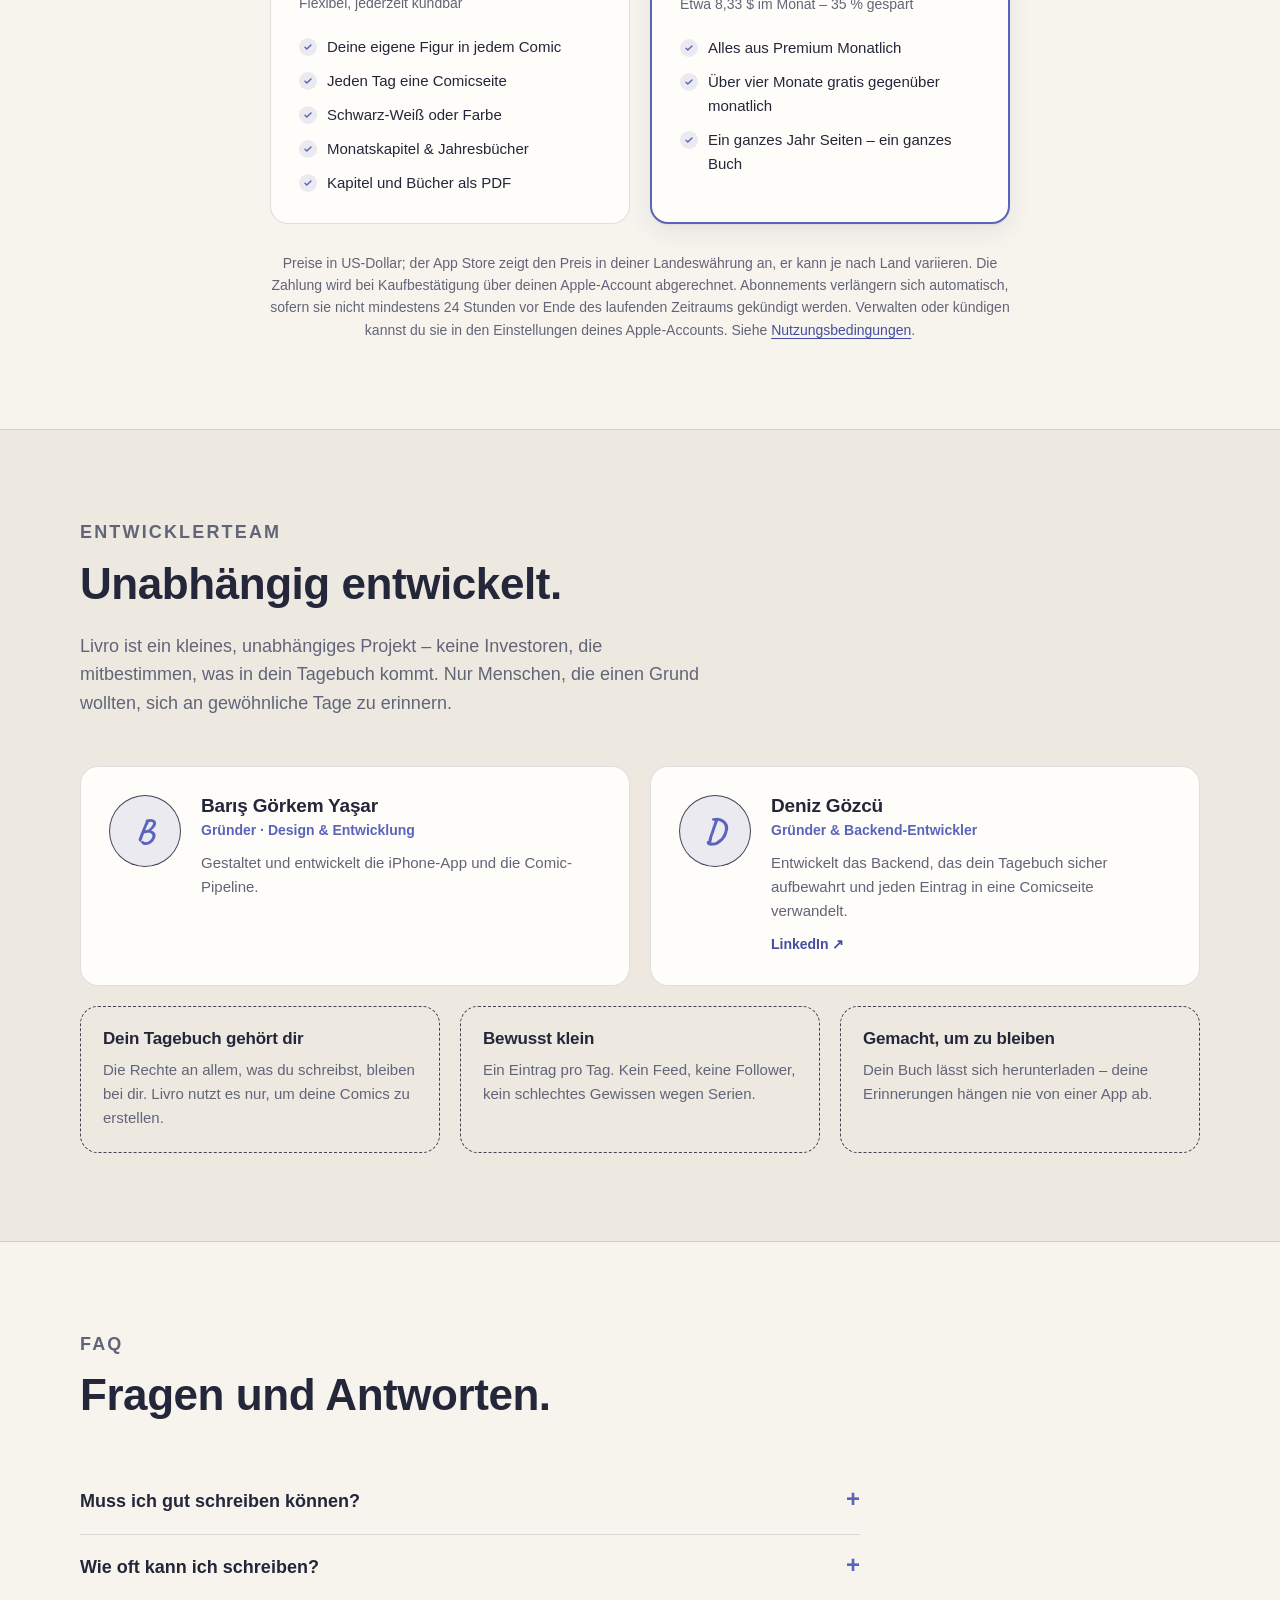
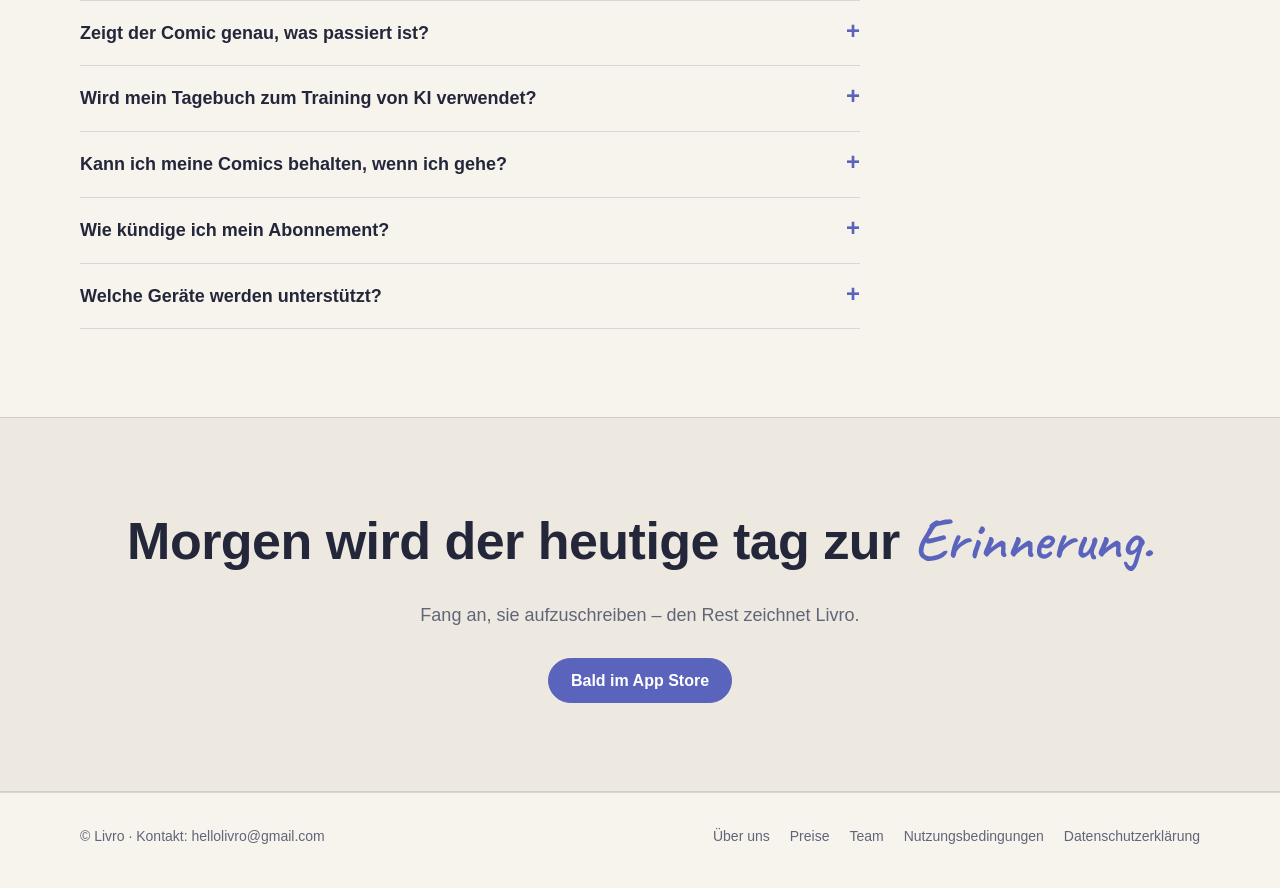
==== commit 2c9e3eb5: "Update index.html" ====
--- a/de/index.html
+++ b/de/index.html
@@ -304,7 +304,7 @@
   <!-- CTA -->
   <section class="cta band">
     <div class="wrap">
-      <h2>Morgen ist heute eine <span class="hand">Erinnerung.</span></h2>
+      <h2>Morgen wird der heutige tag zur <span class="hand">Erinnerung.</span></h2>
       <p>Fang an, sie aufzuschreiben – den Rest zeichnet Livro.</p>
       <div class="hero-actions">
         <a class="btn btn-primary" href="#" aria-disabled="true">Bald im App Store</a>
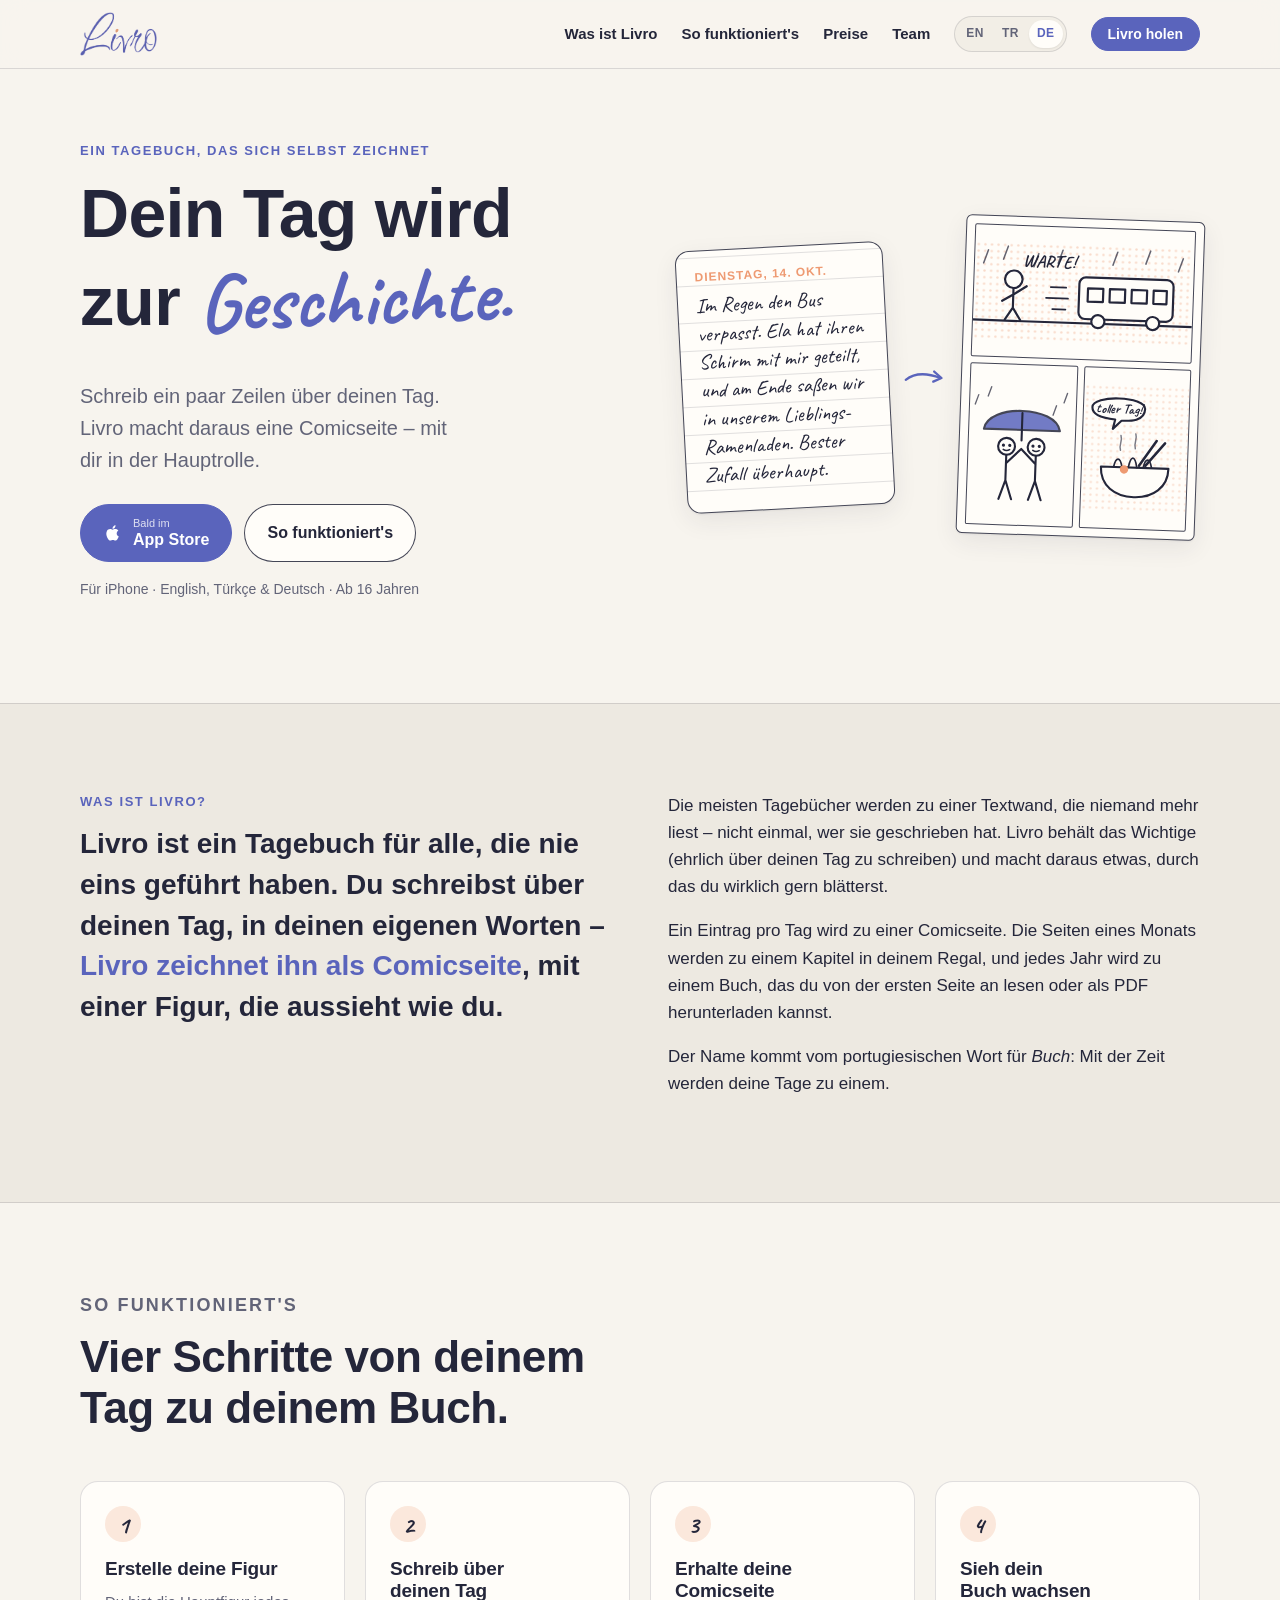
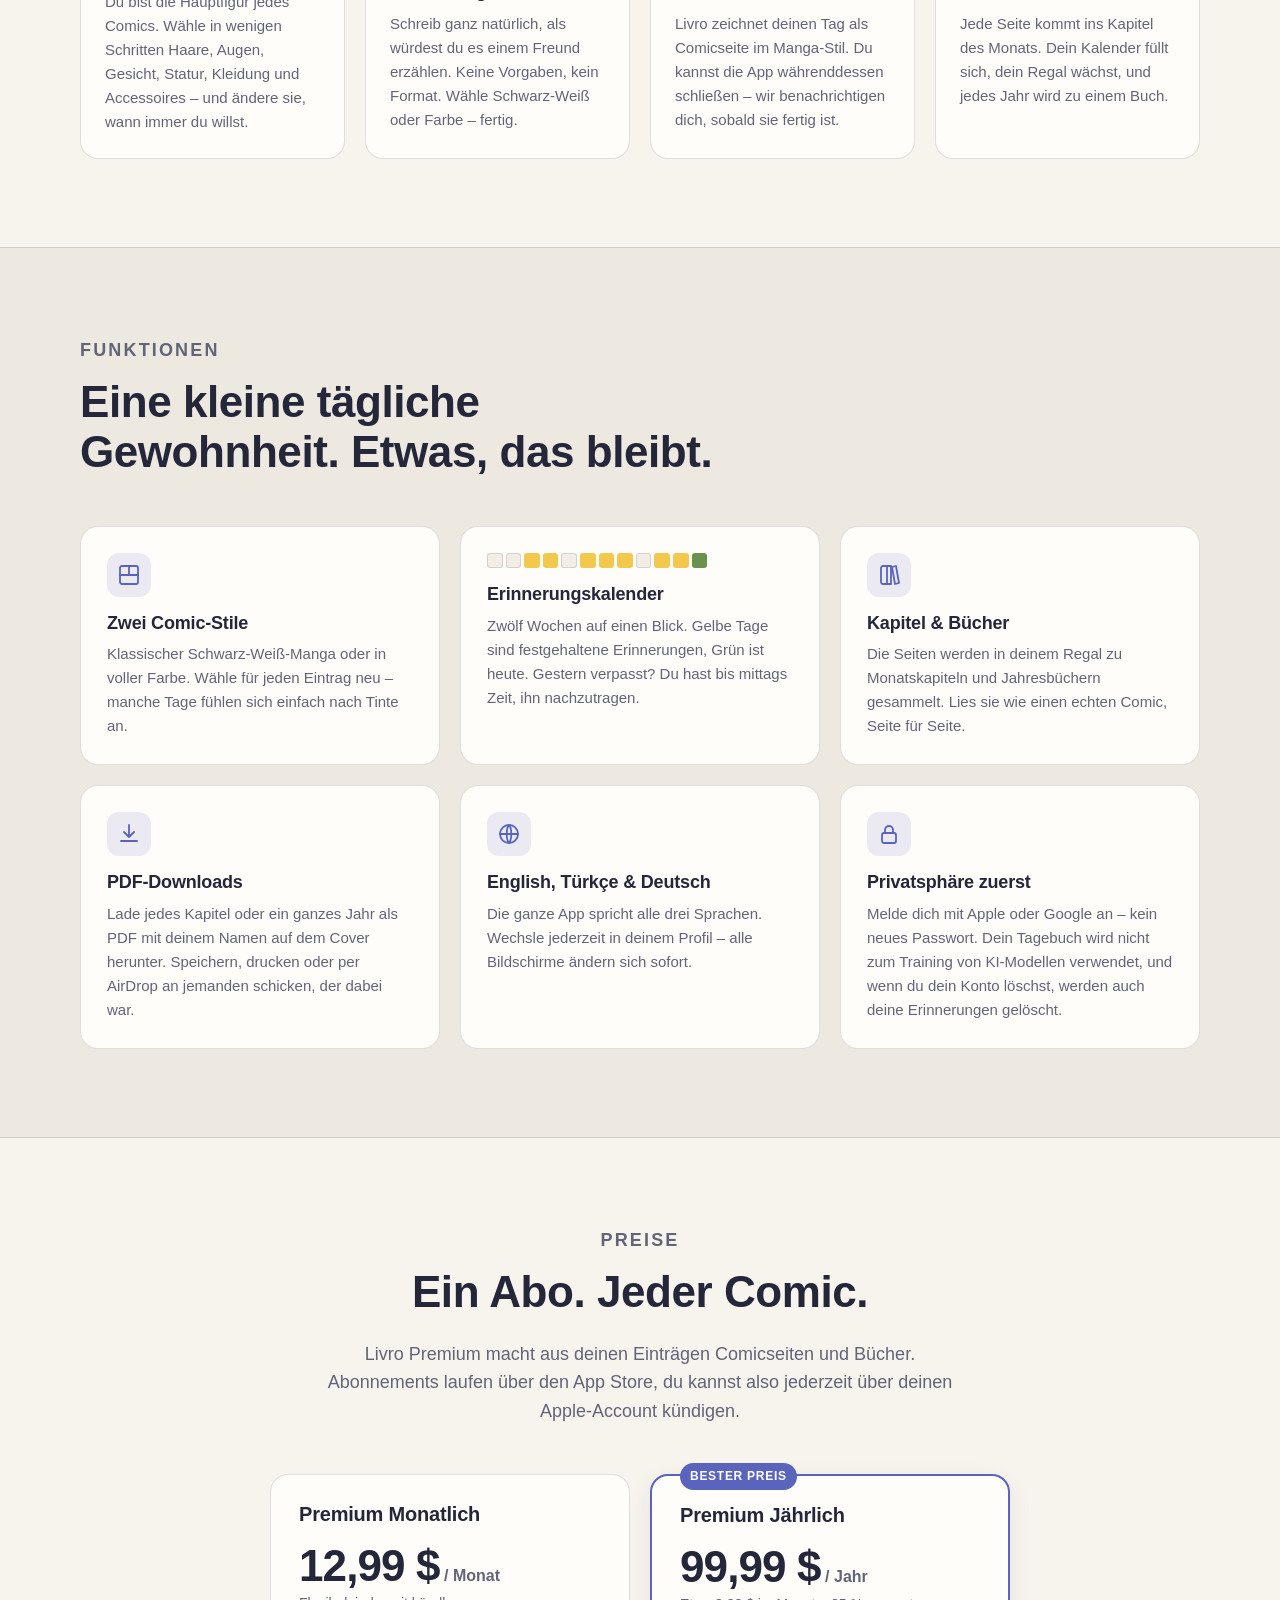
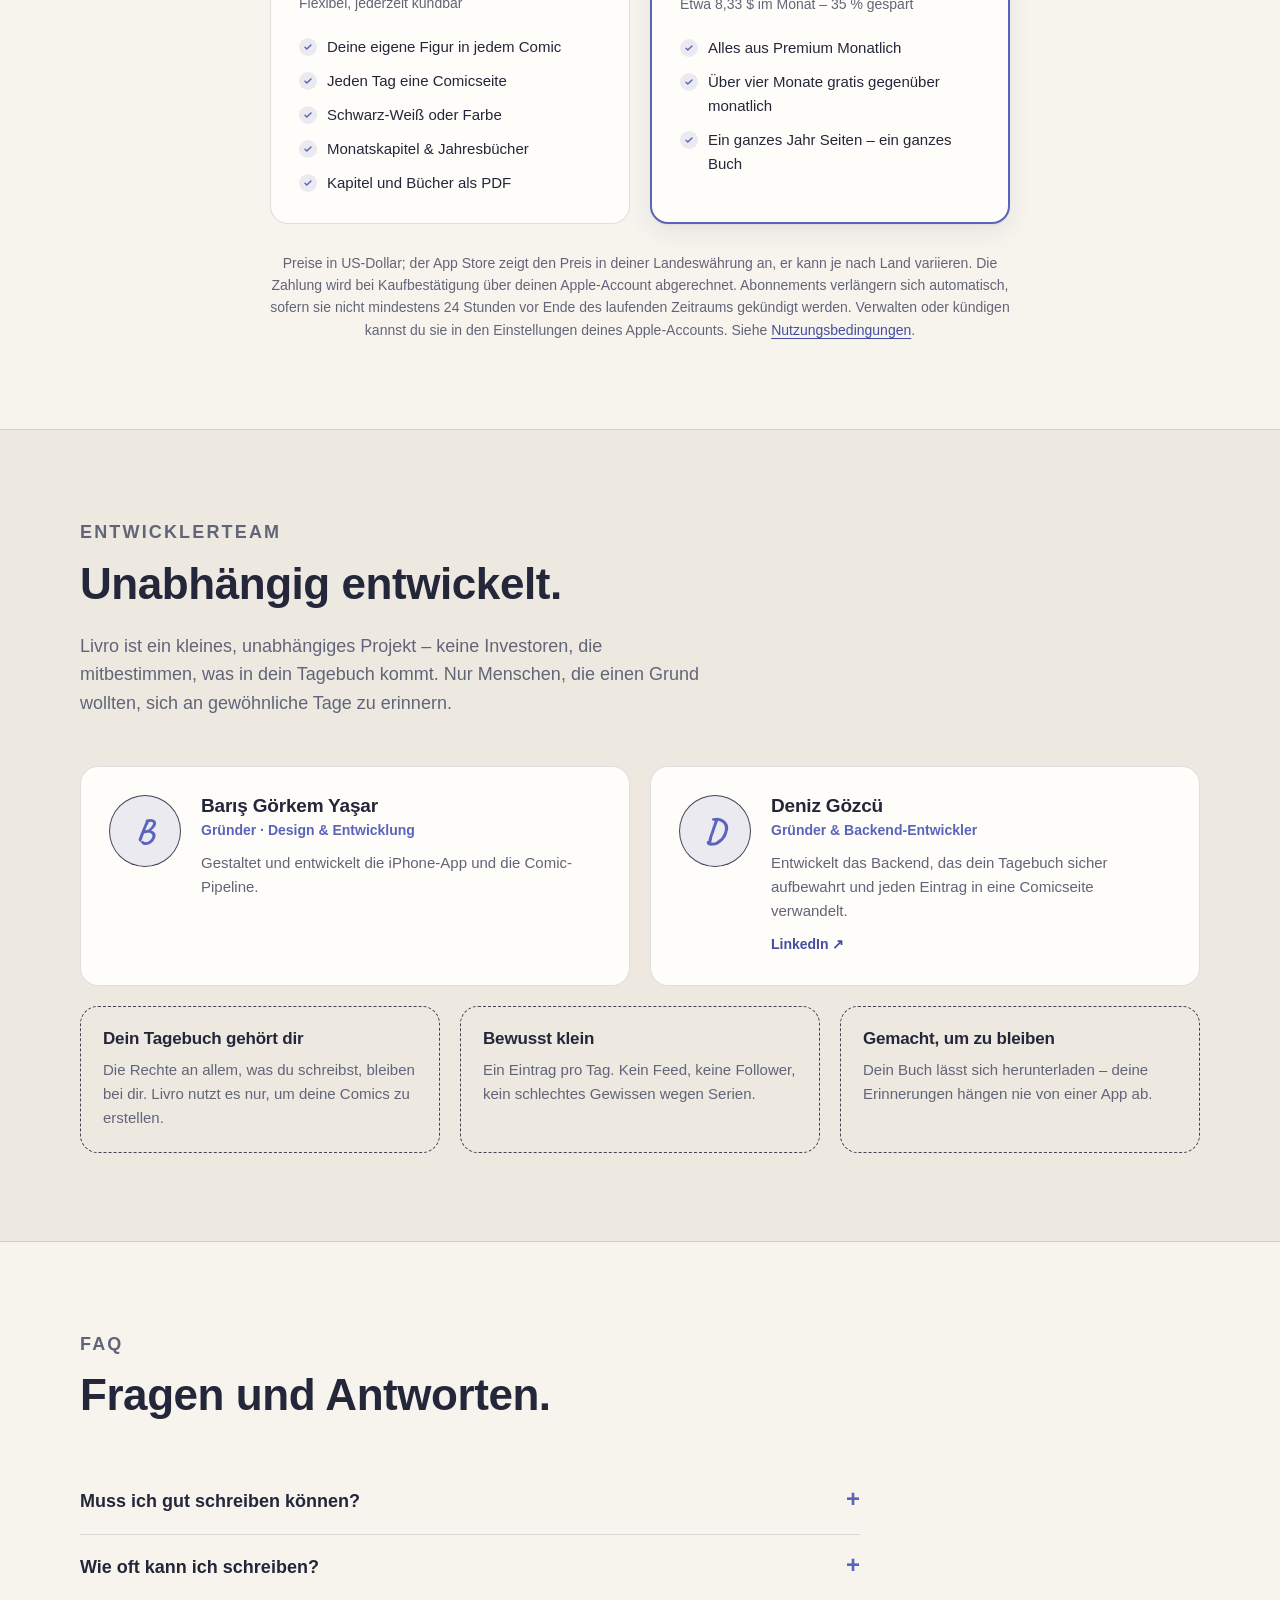
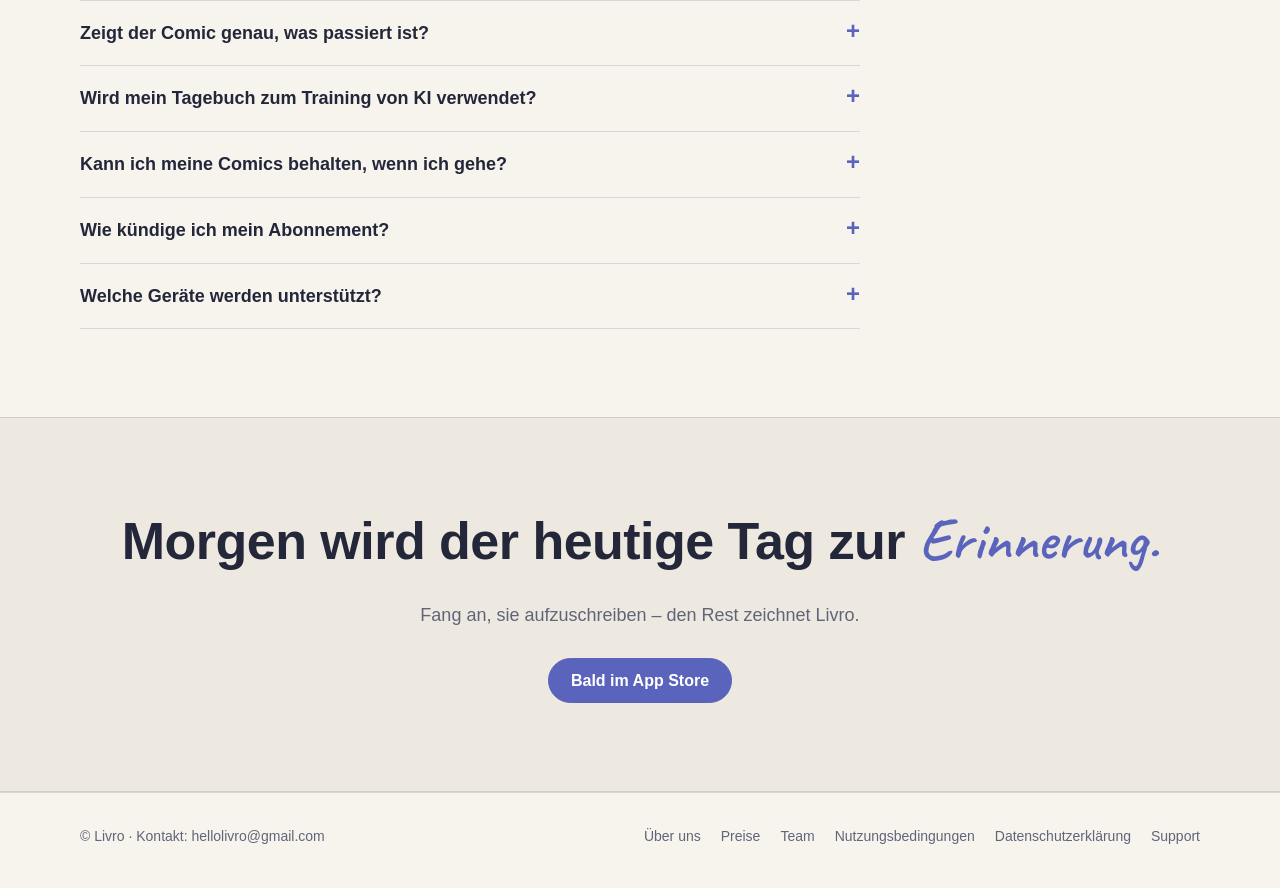
==== commit cc66a186: "Add support page in English, Turkish and German" ====
--- a/de/index.html
+++ b/de/index.html
@@ -304,7 +304,7 @@
   <!-- CTA -->
   <section class="cta band">
     <div class="wrap">
-      <h2>Morgen wird der heutige tag zur <span class="hand">Erinnerung.</span></h2>
+      <h2>Morgen wird der heutige Tag zur <span class="hand">Erinnerung.</span></h2>
       <p>Fang an, sie aufzuschreiben – den Rest zeichnet Livro.</p>
       <div class="hero-actions">
         <a class="btn btn-primary" href="#" aria-disabled="true">Bald im App Store</a>
@@ -323,6 +323,7 @@
       <a href="index.html#team">Team</a>
       <a href="terms.html">Nutzungsbedingungen</a>
       <a href="privacy.html">Datenschutzerklärung</a>
+      <a href="support.html">Support</a>
     </nav>
   </div>
 </footer>
--- a/styles.css
+++ b/styles.css
@@ -364,3 +364,12 @@
   html { scroll-behavior: auto; }
   .btn { transition: none; }
 }
+
+/* Support page — reuses the home page's section, card and FAQ styles. */
+.section-head h1 { font-size: clamp(34px, 5vw, 52px); font-weight: 800; }
+.features.two { grid-template-columns: repeat(2, minmax(0, 1fr)); }
+@media (max-width: 640px) { .features.two { grid-template-columns: 1fr; } }
+.feature .support-email { margin-top: 18px; }
+.support-email .btn { overflow-wrap: anywhere; }
+.support-list { color: var(--ink-2); font-size: 15px; padding-left: 1.2em; margin: 0; display: grid; gap: 6px; }
+.support-list li::marker { color: var(--indigo); }
